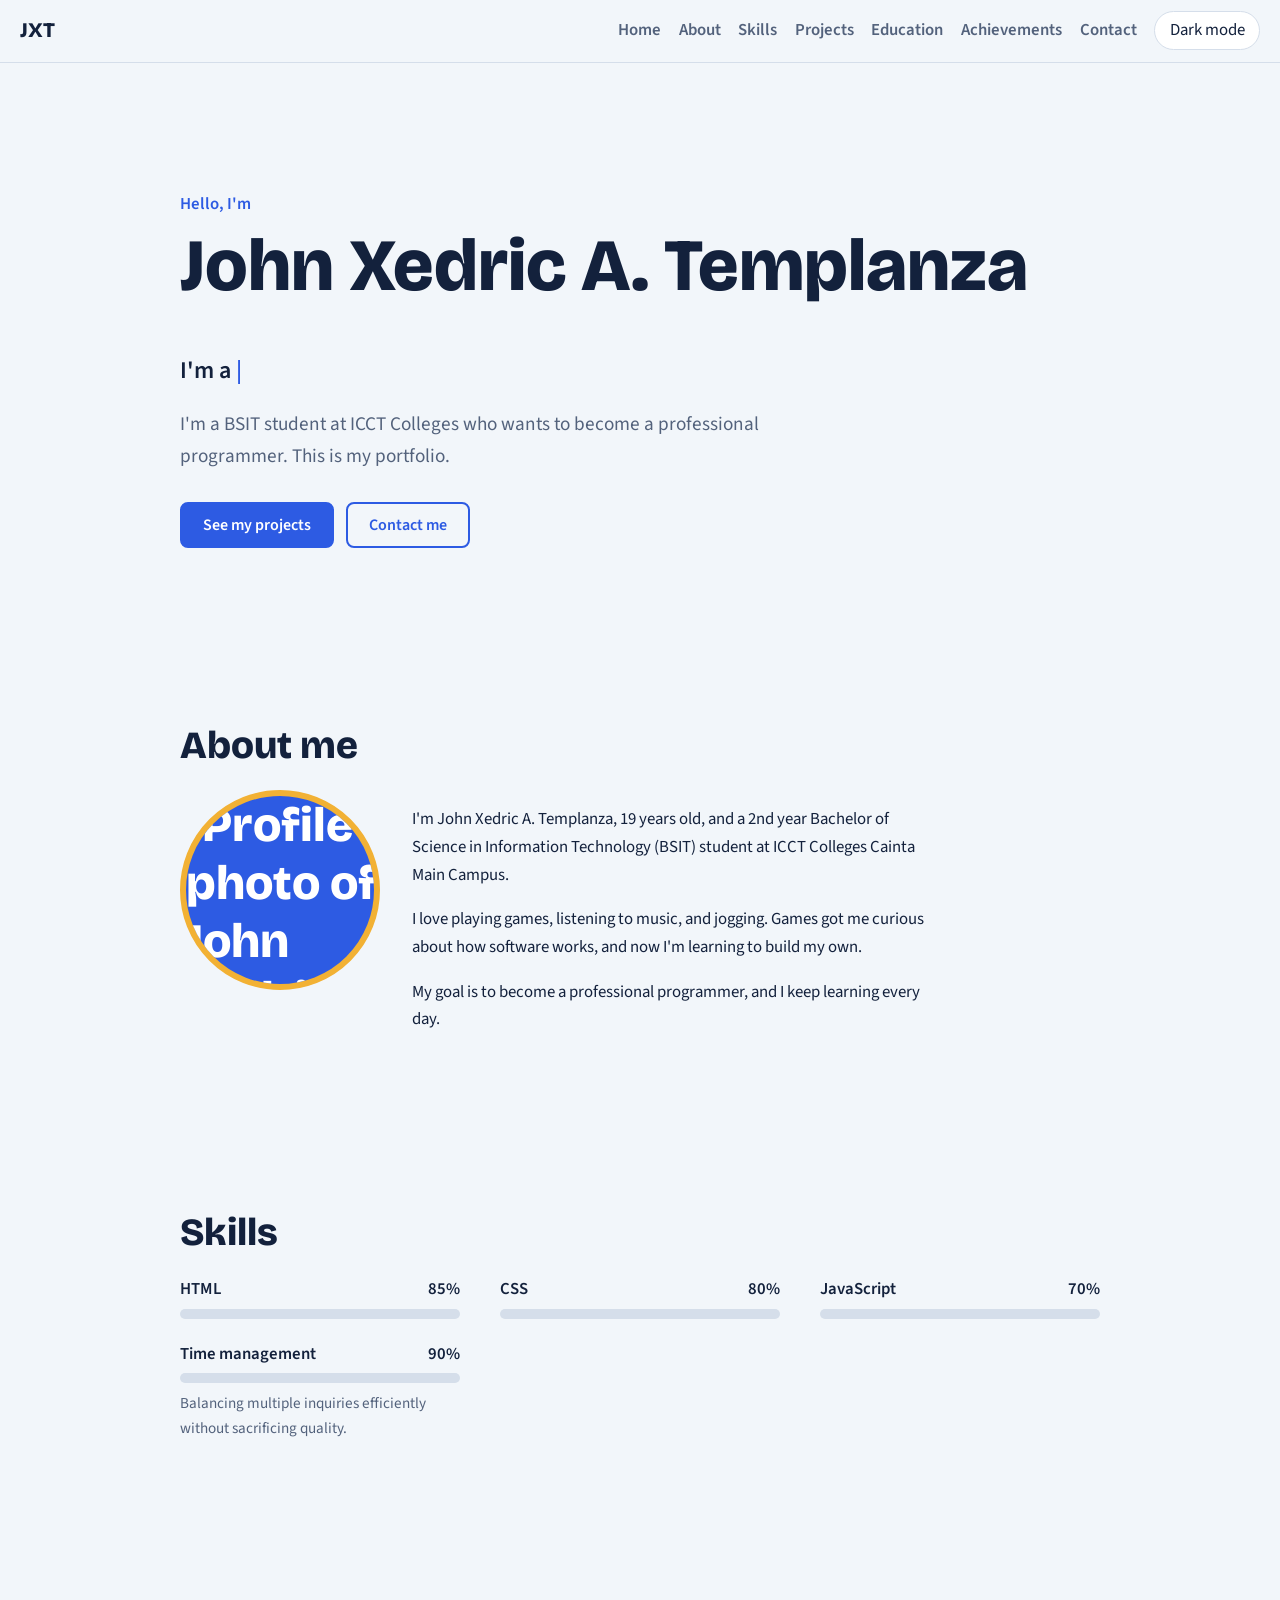
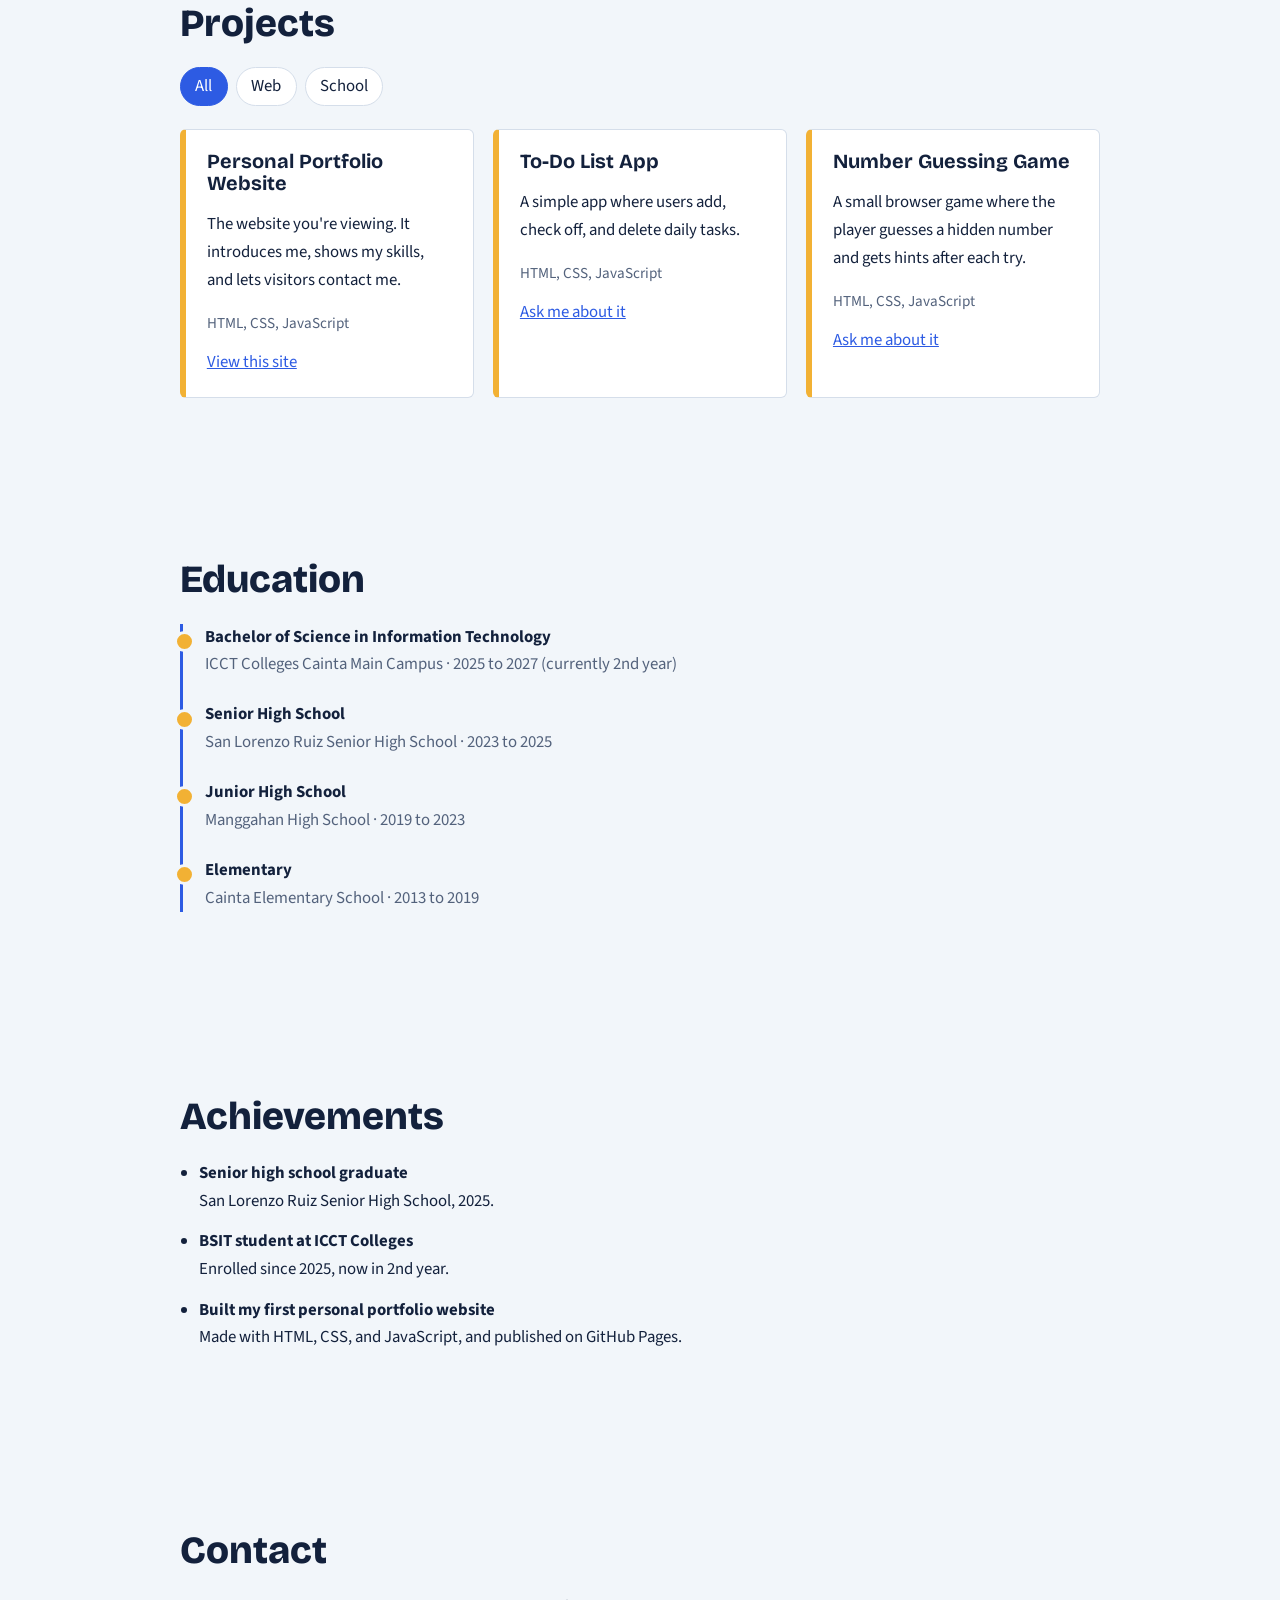
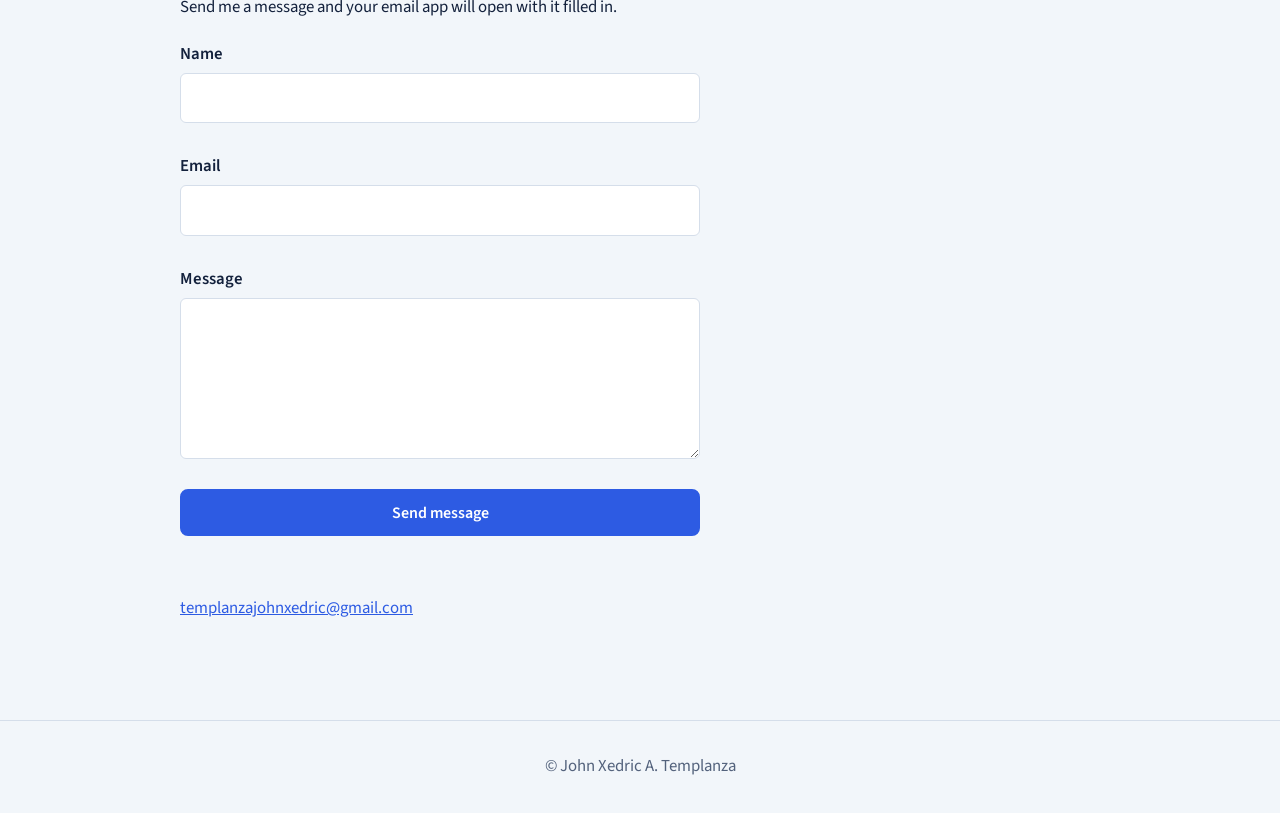
==== index.html @ 2cc2347e "Add files via upload" ====
<!DOCTYPE html>
<html lang="en">
<head>
  <meta charset="UTF-8">
  <meta name="viewport" content="width=device-width, initial-scale=1">
  <title>John Xedric A. Templanza | Portfolio</title>
  <meta name="description" content="Personal portfolio of John Xedric A. Templanza.">
  <link rel="preconnect" href="https://fonts.googleapis.com">
  <link rel="preconnect" href="https://fonts.gstatic.com" crossorigin>
  <link href="https://fonts.googleapis.com/css2?family=Bricolage+Grotesque:wght@600;800&family=Source+Sans+3:wght@400;600&display=swap" rel="stylesheet">
  <link rel="stylesheet" href="style.css">
</head>
<body>
  <header class="site-header">
    <a class="logo" href="#home">JXT</a>
    <button id="menu-btn" class="menu-btn" aria-label="Toggle menu" aria-expanded="false">Menu</button>
    <nav id="nav" class="nav">
      <a href="#home">Home</a>
      <a href="#about">About</a>
      <a href="#skills">Skills</a>
      <a href="#projects">Projects</a>
      <a href="#education">Education</a>
      <a href="#achievements">Achievements</a>
      <a href="#contact">Contact</a>
      <button id="theme-btn" class="theme-btn" aria-label="Switch color theme">Dark mode</button>
    </nav>
  </header>

  <main>
    <section id="home" class="hero">
      <p class="hello">Hello, I'm</p>
      <h1>John Xedric A. Templanza</h1>
      <p class="role">I'm a <span id="typed"></span><span class="cursor">|</span></p>
      <p class="lead">I'm a BSIT student at ICCT Colleges who wants to become a professional programmer. This is my portfolio.</p>
      <div class="actions">
        <a class="btn primary" href="#projects">See my projects</a>
        <a class="btn" href="#contact">Contact me</a>
      </div>
    </section>

    <section id="about">
      <h2>About me</h2>
      <div class="about-grid">
        <div class="photo">
          <img src="profile.jpg" alt="Profile photo of John Xedric A. Templanza">
        </div>
        <div>
          <p>I'm John Xedric A. Templanza, 19 years old, and a 2nd year Bachelor of Science in Information Technology (BSIT) student at ICCT Colleges Cainta Main Campus.</p>
          <p>I love playing games, listening to music, and jogging. Games got me curious about how software works, and now I'm learning to build my own.</p>
          <p>My goal is to become a professional programmer, and I keep learning every day.</p>
        </div>
      </div>
    </section>

    <section id="skills">
      <h2>Skills</h2>
      <div class="skills">
        <div class="skill" data-level="85"><div class="skill-top"><span>HTML</span><span>85%</span></div><div class="bar"><i></i></div></div>
        <div class="skill" data-level="80"><div class="skill-top"><span>CSS</span><span>80%</span></div><div class="bar"><i></i></div></div>
        <div class="skill" data-level="70"><div class="skill-top"><span>JavaScript</span><span>70%</span></div><div class="bar"><i></i></div></div>
        <div class="skill" data-level="90"><div class="skill-top"><span>Time management</span><span>90%</span></div><div class="bar"><i></i></div>
          <p class="skill-note">Balancing multiple inquiries efficiently without sacrificing quality.</p></div>
      </div>
    </section>

    <section id="projects">
      <h2>Projects</h2>
      <div class="filters" role="group" aria-label="Filter projects">
        <button class="chip active" data-filter="all">All</button>
        <button class="chip" data-filter="web">Web</button>
        <button class="chip" data-filter="school">School</button>
      </div>
      <div class="projects">
        <article class="project" data-type="web">
          <h3>Personal Portfolio Website</h3>
          <p>The website you're viewing. It introduces me, shows my skills, and lets visitors contact me.</p>
          <p class="tags">HTML, CSS, JavaScript</p>
          <a href="#home">View this site</a>
        </article>
        <article class="project" data-type="school">
          <h3>To-Do List App</h3>
          <p>A simple app where users add, check off, and delete daily tasks.</p>
          <p class="tags">HTML, CSS, JavaScript</p>
          <a href="#contact">Ask me about it</a>
        </article>
        <article class="project" data-type="school">
          <h3>Number Guessing Game</h3>
          <p>A small browser game where the player guesses a hidden number and gets hints after each try.</p>
          <p class="tags">HTML, CSS, JavaScript</p>
          <a href="#contact">Ask me about it</a>
        </article>
      </div>
    </section>

    <section id="education">
      <h2>Education</h2>
      <ol class="timeline">
        <li><strong>Bachelor of Science in Information Technology</strong><span>ICCT Colleges Cainta Main Campus · 2025 to 2027 (currently 2nd year)</span></li>
        <li><strong>Senior High School</strong><span>San Lorenzo Ruiz Senior High School · 2023 to 2025</span></li>
        <li><strong>Junior High School</strong><span>Manggahan High School · 2019 to 2023</span></li>
        <li><strong>Elementary</strong><span>Cainta Elementary School · 2013 to 2019</span></li>
      </ol>
    </section>

    <section id="achievements">
      <h2>Achievements</h2>
      <ul class="achievements">
        <li><strong>Senior high school graduate</strong> San Lorenzo Ruiz Senior High School, 2025.</li>
        <li><strong>BSIT student at ICCT Colleges</strong> Enrolled since 2025, now in 2nd year.</li>
        <li><strong>Built my first personal portfolio website</strong> Made with HTML, CSS, and JavaScript, and published on GitHub Pages.</li>
      </ul>
    </section>

    <section id="contact">
      <h2>Contact</h2>
      <p>Send me a message and your email app will open with it filled in.</p>
      <form id="contact-form" novalidate>
        <label>Name <input id="name" type="text" autocomplete="name" required></label>
        <span class="error" data-for="name"></span>
        <label>Email <input id="email" type="email" autocomplete="email" required></label>
        <span class="error" data-for="email"></span>
        <label>Message <textarea id="message" rows="5" required></textarea></label>
        <span class="error" data-for="message"></span>
        <button class="btn primary" type="submit">Send message</button>
        <p id="form-status" role="status"></p>
      </form>
      <p class="links">
        <a href="mailto:templanzajohnxedric@gmail.com">templanzajohnxedric@gmail.com</a>
      </p>
    </section>
  </main>

  <footer>© <span id="year"></span> John Xedric A. Templanza</footer>
  <script src="script.js"></script>
</body>
</html>
---- style.css ----
:root{
  --bg:#f2f6fa; --surface:#ffffff; --ink:#13213c; --muted:#53627c;
  --accent:#2d5be3; --accent-ink:#ffffff; --pop:#f2b134; --line:#d5deea;
}
:root[data-theme="dark"]{
  --bg:#0e1626; --surface:#16223a; --ink:#e8eefb; --muted:#9fb0cc;
  --accent:#7ea2ff; --accent-ink:#0e1626; --pop:#f2b134; --line:#26365a;
}
*{box-sizing:border-box}
html{scroll-behavior:smooth;scroll-padding-top:72px}
body{margin:0;background:var(--bg);color:var(--ink);font:1.05rem/1.65 "Source Sans 3",system-ui,sans-serif}
h1,h2,h3{font-family:"Bricolage Grotesque",system-ui,sans-serif;line-height:1.1;margin:0 0 .6em}
h1{font-size:clamp(2.4rem,7vw,4.6rem);font-weight:800}
h2{font-size:clamp(1.8rem,4vw,2.4rem);font-weight:800}
h3{font-size:1.25rem}
a{color:var(--accent)}
:focus-visible{outline:3px solid var(--pop);outline-offset:3px}
section{max-width:960px;margin:0 auto;padding:5rem 1.25rem}
p{max-width:65ch}

.site-header{position:sticky;top:0;z-index:10;display:flex;justify-content:space-between;align-items:center;
  padding:.7rem 1.25rem;background:var(--bg);border-bottom:1px solid var(--line)}
.logo{font:800 1.3rem "Bricolage Grotesque",sans-serif;text-decoration:none;color:var(--ink)}
.nav{display:flex;gap:1.1rem;align-items:center}
.nav a{color:var(--muted);text-decoration:none;font-weight:600}
.nav a:hover,.nav a.active{color:var(--accent)}
.menu-btn,.theme-btn,.chip{font:inherit;cursor:pointer;border:1px solid var(--line);background:var(--surface);color:var(--ink);border-radius:999px;padding:.3rem .9rem}
.menu-btn{display:none}

.hero{padding-top:7rem;padding-bottom:6rem}
.hello{color:var(--accent);font-weight:600;margin-bottom:.4rem}
.role{font-size:1.5rem;font-weight:600;margin:.6rem 0 1rem}
#typed{border-bottom:4px solid var(--pop)}
.cursor{animation:blink 1s steps(1) infinite;color:var(--accent)}
@keyframes blink{50%{opacity:0}}
.lead{color:var(--muted);font-size:1.2rem}
.actions{display:flex;gap:.8rem;flex-wrap:wrap;margin-top:1.8rem}
.btn{display:inline-block;font:600 1rem "Source Sans 3",sans-serif;text-decoration:none;cursor:pointer;
  border:2px solid var(--accent);color:var(--accent);background:transparent;border-radius:8px;padding:.65rem 1.3rem}
.btn.primary{background:var(--accent);color:var(--accent-ink)}
.btn:hover{transform:translateY(-2px)}

.about-grid{display:grid;grid-template-columns:200px 1fr;gap:2rem;align-items:start}
.photo{width:200px;aspect-ratio:1;border-radius:50%;background:var(--accent);color:var(--accent-ink);
  display:grid;place-items:center;font:800 3rem "Bricolage Grotesque",sans-serif;overflow:hidden;border:6px solid var(--pop)}
.photo img{width:100%;height:100%;object-fit:cover}

.skills{display:grid;grid-template-columns:repeat(auto-fit,minmax(260px,1fr));gap:1.4rem 2.5rem}
.skill-top{display:flex;justify-content:space-between;font-weight:600;margin-bottom:.3rem}
.skill-note{margin:.5rem 0 0;color:var(--muted);font-size:.95rem}
.bar{height:10px;background:var(--line);border-radius:99px;overflow:hidden}
.bar i{display:block;height:100%;width:0;background:var(--accent);border-radius:99px;transition:width 1.1s ease}

.filters{display:flex;gap:.5rem;margin-bottom:1.4rem}
.chip.active{background:var(--accent);color:var(--accent-ink);border-color:var(--accent)}
.projects{display:grid;grid-template-columns:repeat(auto-fit,minmax(260px,1fr));gap:1.2rem}
.project{background:var(--surface);border:1px solid var(--line);border-left:6px solid var(--pop);border-radius:6px;padding:1.3rem}
.project.hidden{display:none}
.tags{color:var(--muted);font-size:.95rem;margin:.2rem 0 .8rem}

.timeline{list-style:none;margin:0;padding:0 0 0 1.4rem;border-left:3px solid var(--accent)}
.timeline li{margin-bottom:1.4rem;position:relative}
.timeline li::before{content:"";position:absolute;left:calc(-1.4rem - 9px);top:.45rem;width:15px;height:15px;border-radius:50%;background:var(--pop);border:3px solid var(--bg)}
.timeline strong{display:block}
.timeline span{color:var(--muted)}
.achievements{padding-left:1.2rem}
.achievements li{margin-bottom:.8rem}
.achievements strong{display:block}

form{display:grid;gap:.4rem;max-width:520px;margin:1.2rem 0}
label{display:grid;gap:.25rem;font-weight:600}
input,textarea{font:inherit;padding:.65rem;border:1px solid var(--line);border-radius:6px;background:var(--surface);color:var(--ink)}
.error{color:#d6455d;font-size:.9rem;min-height:1.1rem}
#form-status{color:var(--accent);font-weight:600}
.links{display:flex;gap:1.4rem;flex-wrap:wrap}
footer{text-align:center;padding:2rem;color:var(--muted);border-top:1px solid var(--line)}

@media (max-width:720px){
  .menu-btn{display:block}
  .nav{display:none;position:absolute;top:100%;left:0;right:0;flex-direction:column;align-items:flex-start;
    background:var(--bg);padding:1rem 1.25rem;border-bottom:1px solid var(--line)}
  .nav.open{display:flex}
  .about-grid{grid-template-columns:1fr}
  .photo{width:150px}
}
@media (prefers-reduced-motion:reduce){
  html{scroll-behavior:auto}
  .cursor{animation:none}
  .bar i,.btn{transition:none}
}
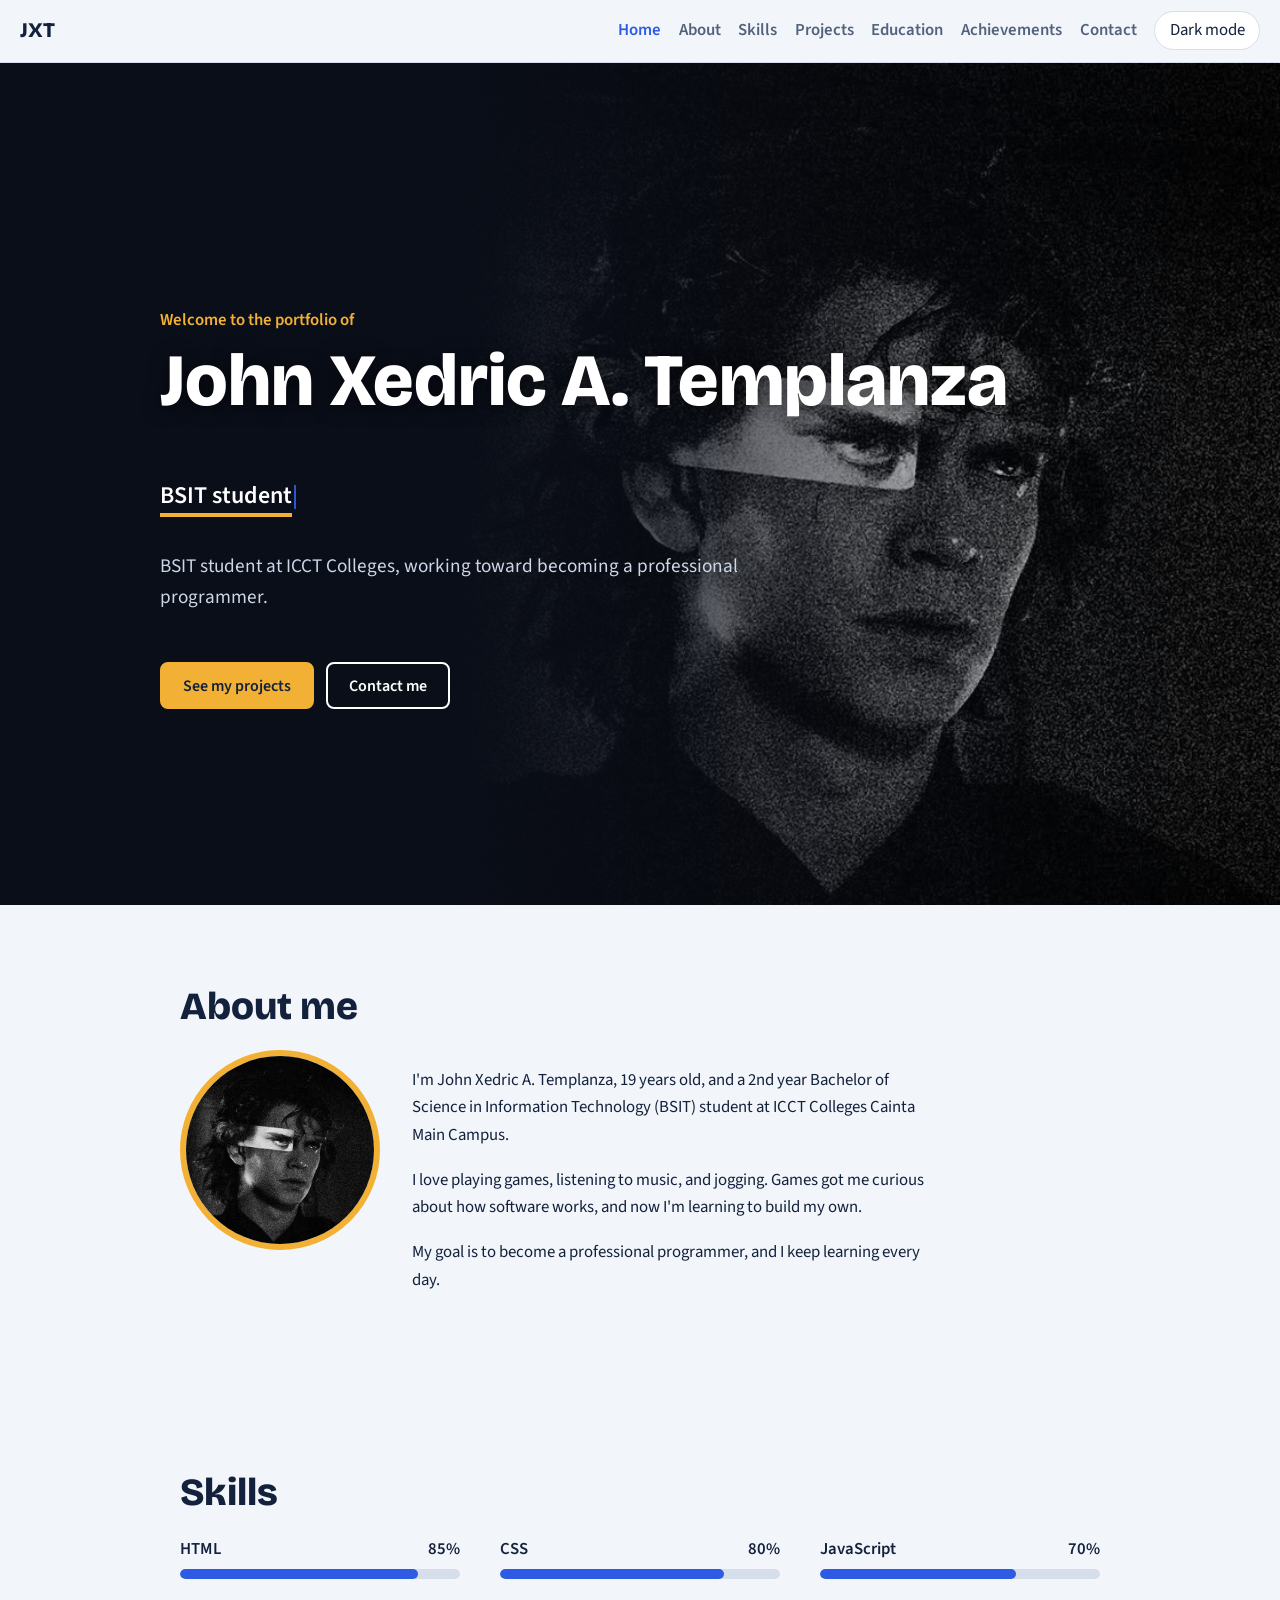
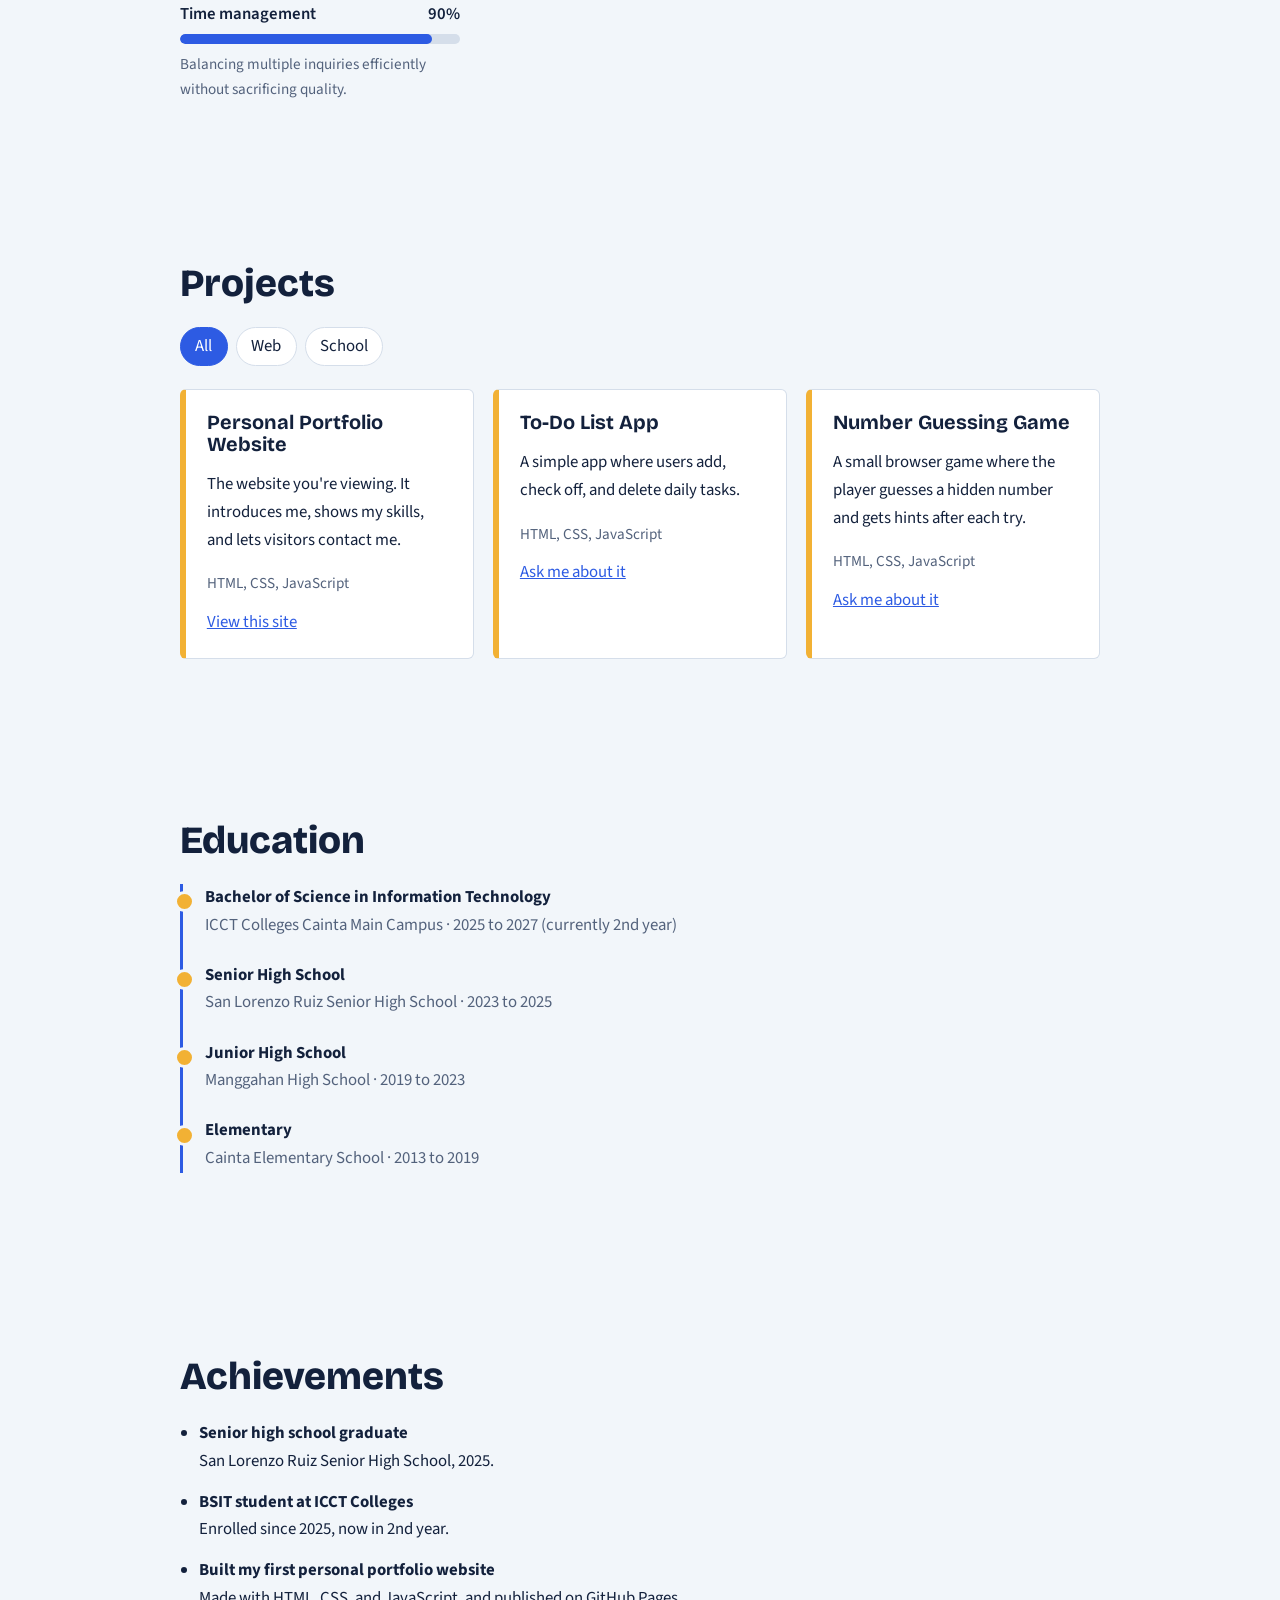
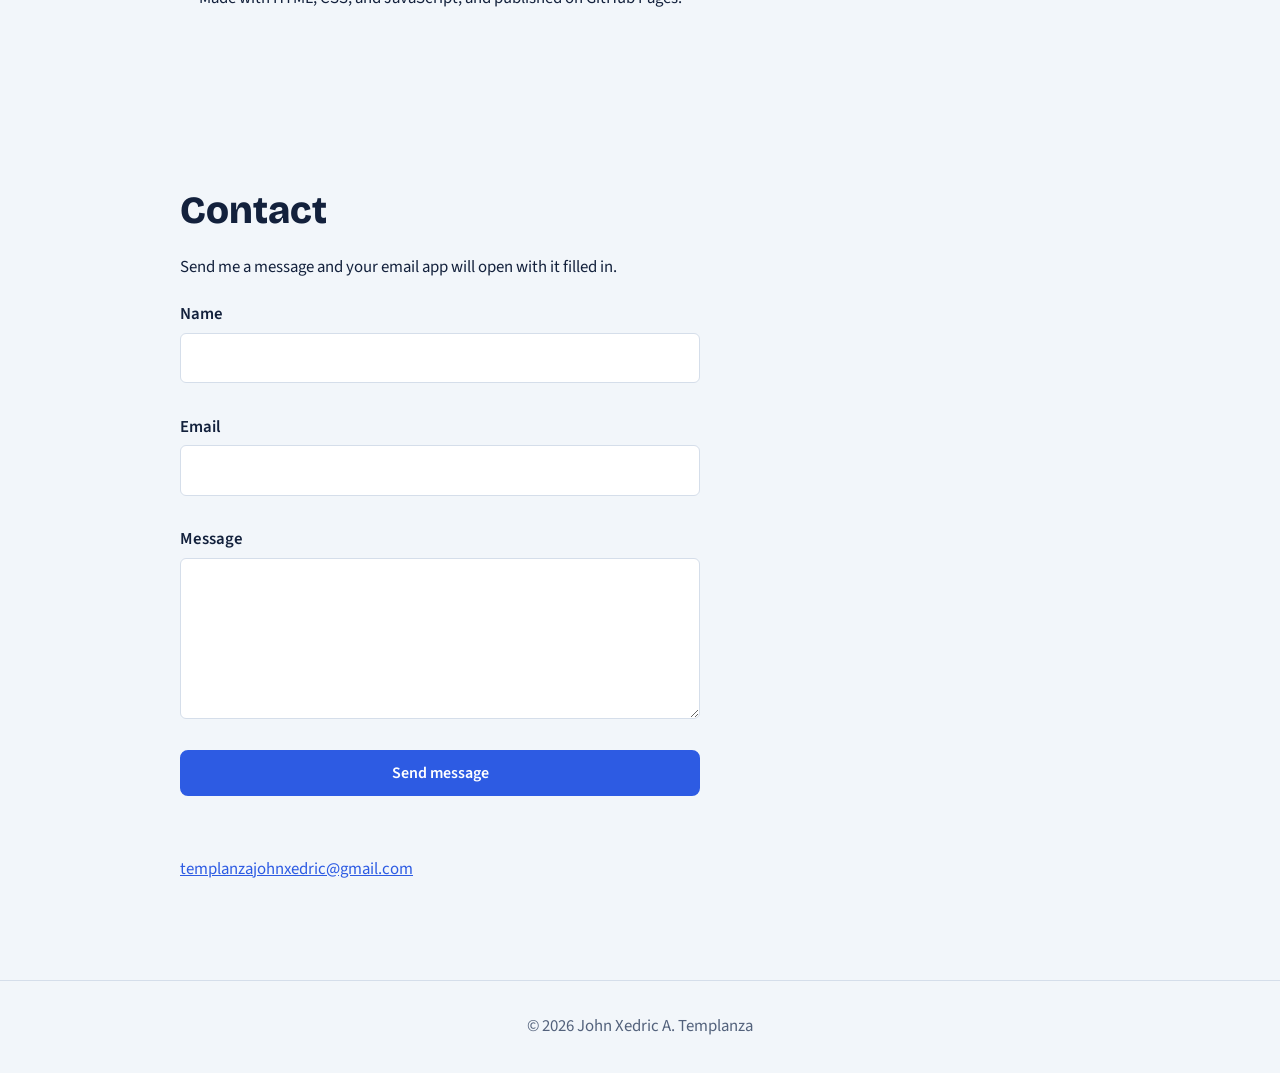
==== commit e9f2dcde: "Add files via upload" ====
--- a/index.html
+++ b/index.html
@@ -28,10 +28,10 @@
 
   <main>
     <section id="home" class="hero">
-      <p class="hello">Hello, I'm</p>
+      <p class="hello">Welcome to the portfolio of</p>
       <h1>John Xedric A. Templanza</h1>
-      <p class="role">I'm a <span id="typed"></span><span class="cursor">|</span></p>
-      <p class="lead">I'm a BSIT student at ICCT Colleges who wants to become a professional programmer. This is my portfolio.</p>
+      <p class="role"><span id="typed"></span><span class="cursor">|</span></p>
+      <p class="lead">BSIT student at ICCT Colleges, working toward becoming a professional programmer.</p>
       <div class="actions">
         <a class="btn primary" href="#projects">See my projects</a>
         <a class="btn" href="#contact">Contact me</a>
--- a/style.css
+++ b/style.css
@@ -88,3 +88,31 @@
   .cursor{animation:none}
   .bar i,.btn{transition:none}
 }
+
+/* ---- Hero with photo background ---- */
+.hero{
+  max-width:none;margin:0;min-height:calc(100svh - 58px);
+  padding:6rem max(1.25rem, calc((100% - 960px) / 2)) 4rem;
+  display:flex;flex-direction:column;justify-content:flex-end;
+  background-color:#0a0e18;
+  background-image:
+    linear-gradient(to top, rgba(10,14,24,.96) 0%, rgba(10,14,24,.7) 40%, rgba(10,14,24,.2) 100%),
+    url("background.jpg");
+  background-size:cover;background-position:center 20%;background-repeat:no-repeat;
+  color:#fff;
+}
+.hero .hello{color:var(--pop)}
+.hero h1{color:#fff;text-shadow:0 2px 18px rgba(0,0,0,.6)}
+.hero .role{color:#fff}
+.hero .lead{color:#cdd7ea}
+.hero .btn{color:#fff;border-color:#fff}
+.hero .btn.primary{background:var(--pop);border-color:var(--pop);color:#13213c}
+@media (min-width:800px){
+  .hero{
+    background-image:
+      linear-gradient(to right, #0a0e18 0%, #0a0e18 35%, rgba(10,14,24,.35) 70%, rgba(10,14,24,0) 100%),
+      url("background.jpg");
+    background-size:auto 100%;background-position:right center;
+    justify-content:center;
+  }
+}
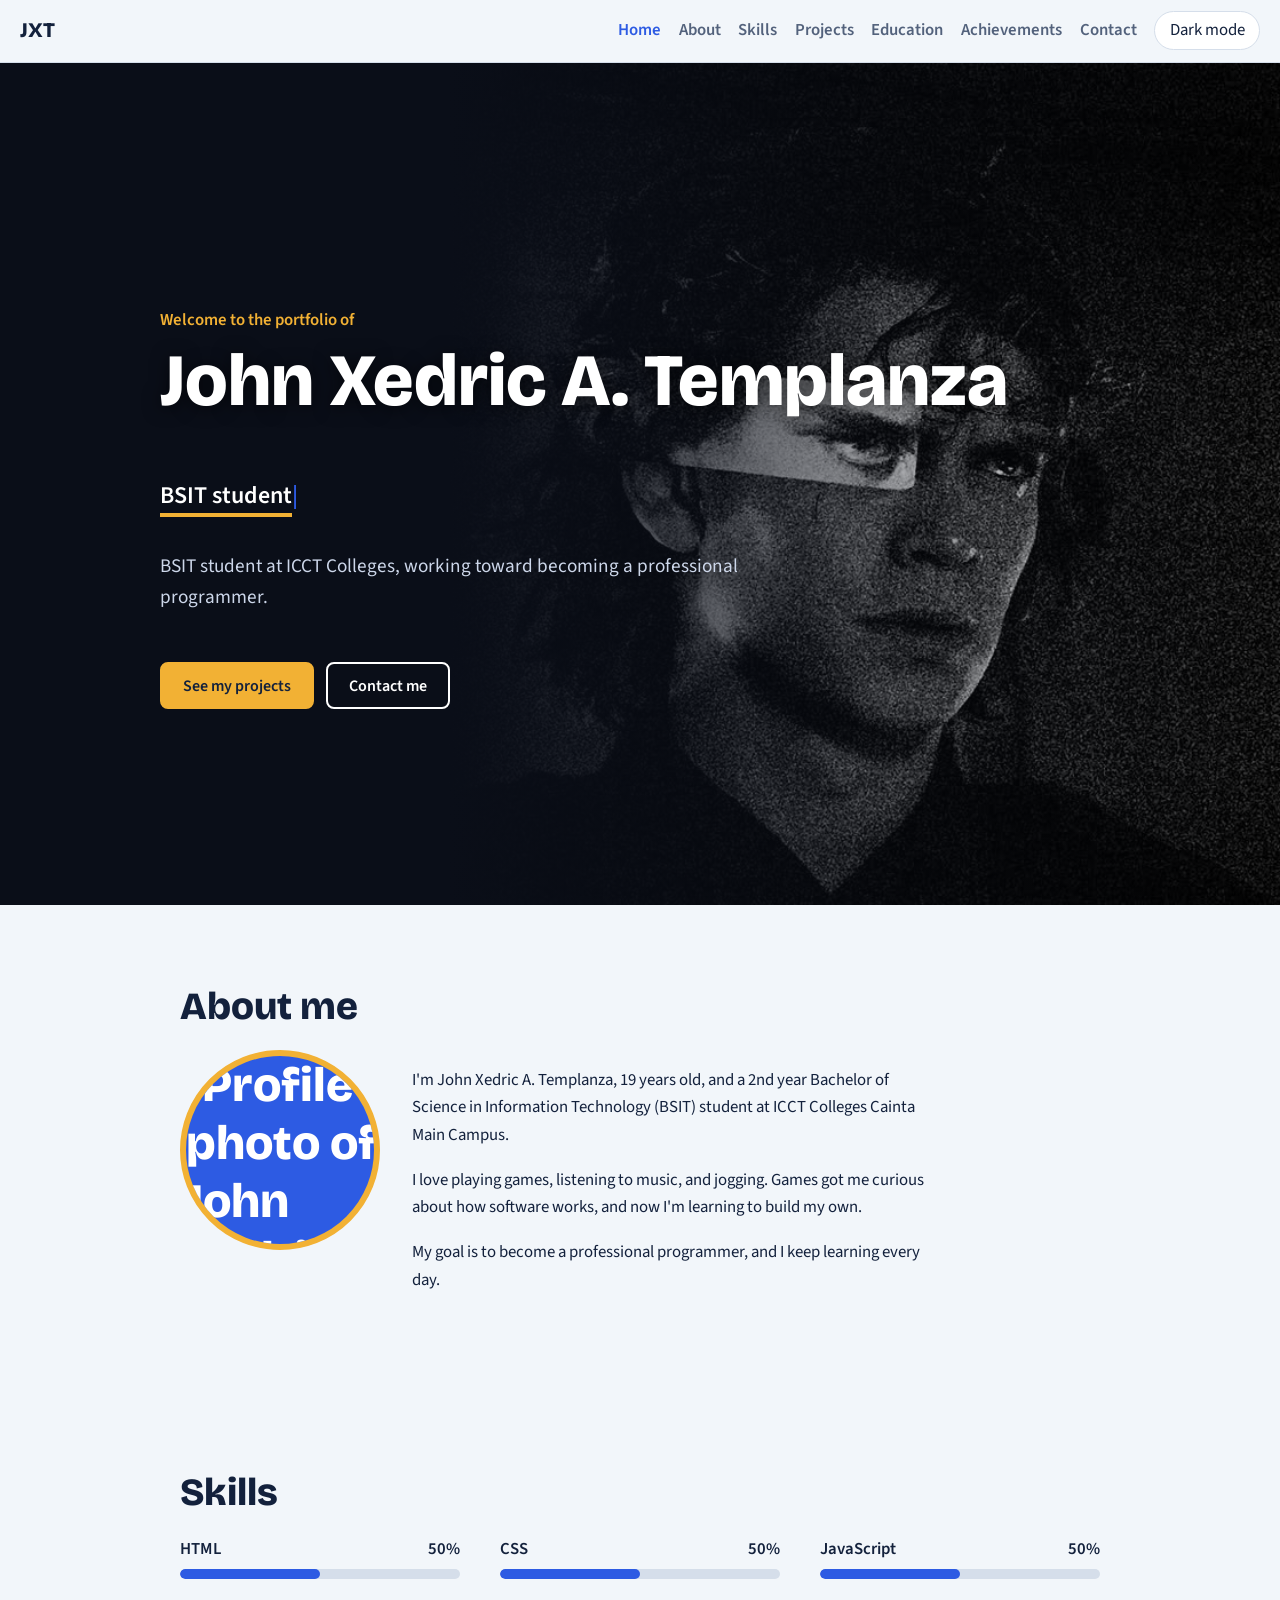
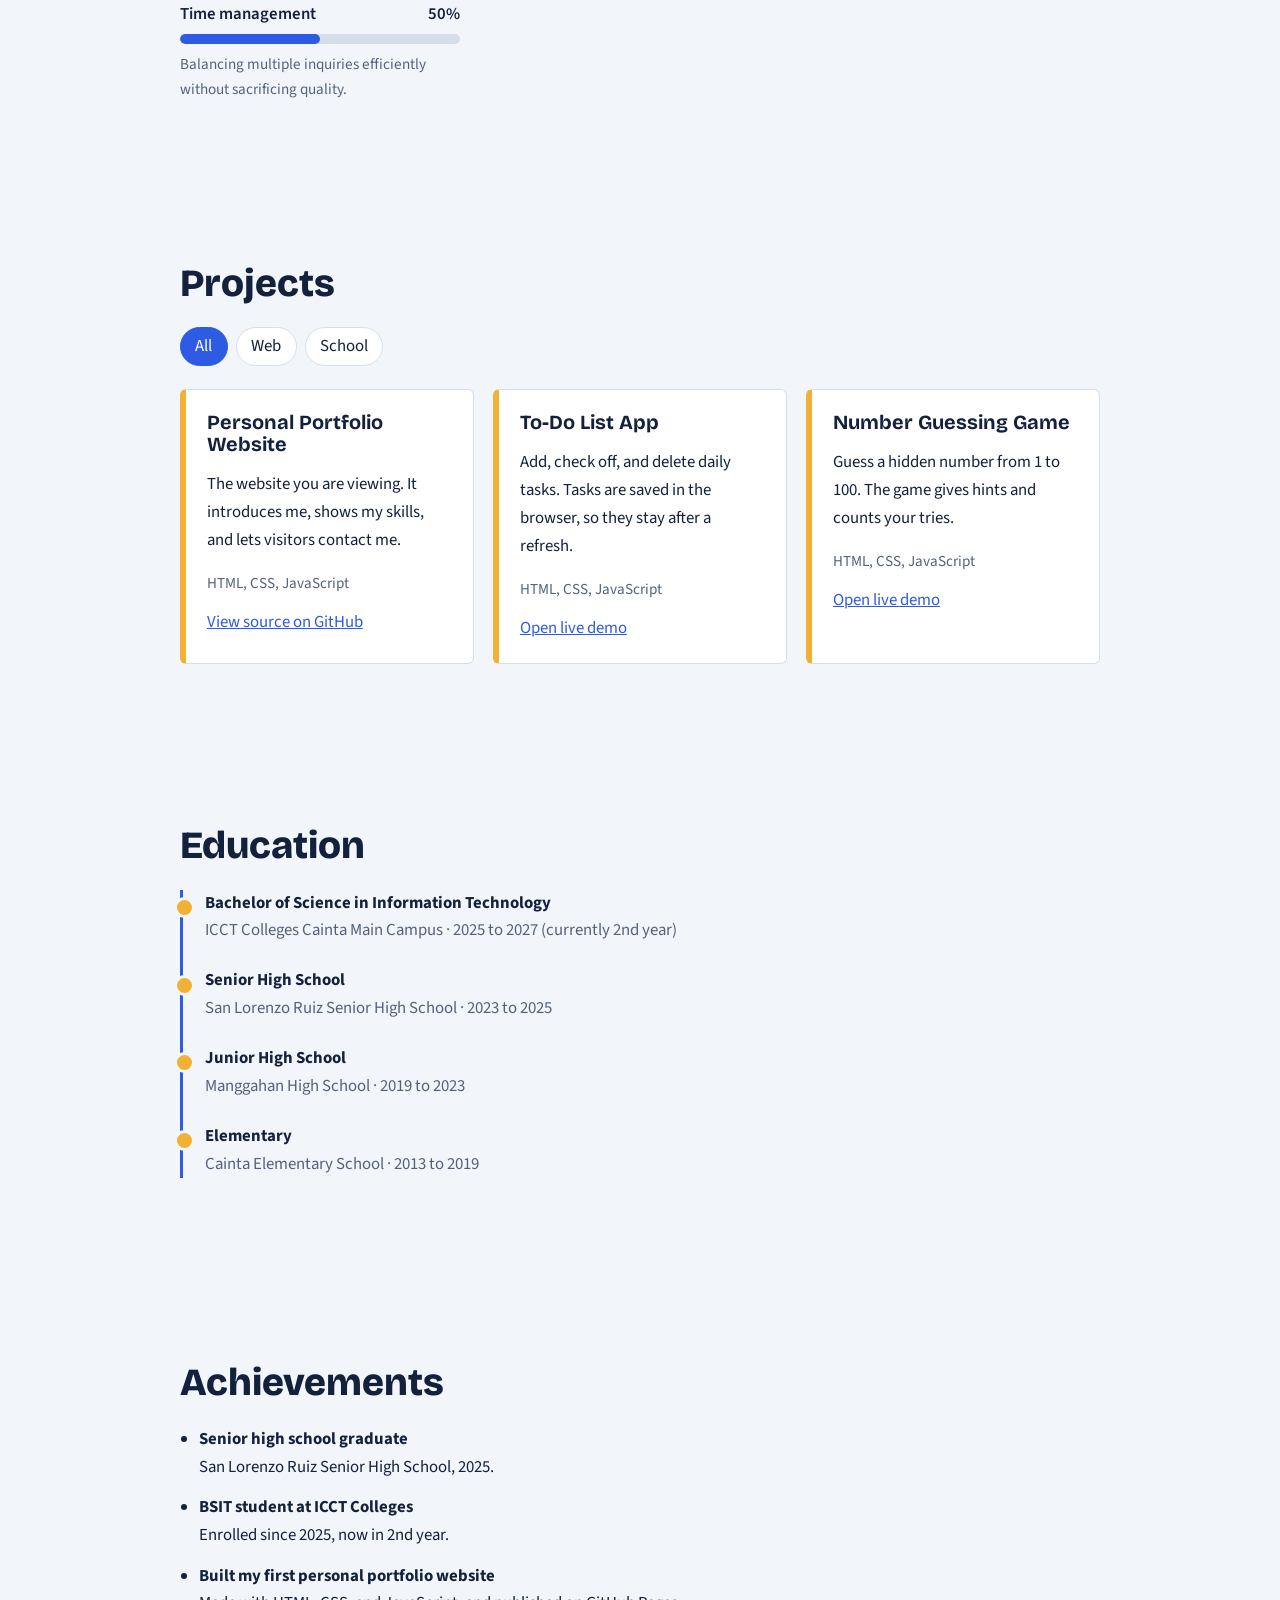
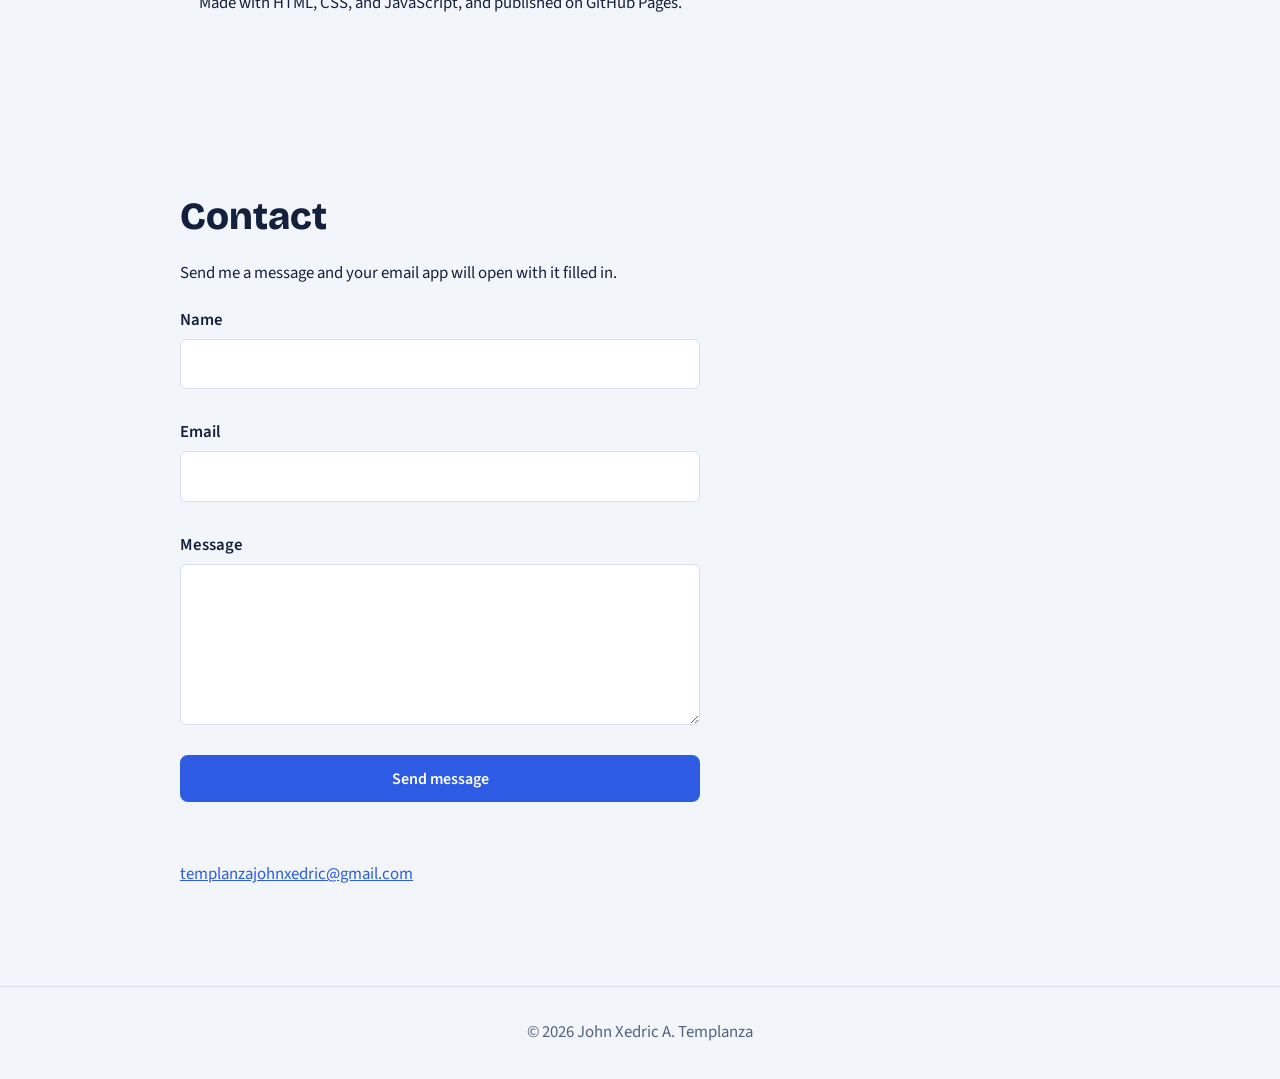
==== commit 420cadc4: "Add files via upload" ====
--- a/index.html
+++ b/index.html
@@ -55,10 +55,10 @@
     <section id="skills">
       <h2>Skills</h2>
       <div class="skills">
-        <div class="skill" data-level="85"><div class="skill-top"><span>HTML</span><span>85%</span></div><div class="bar"><i></i></div></div>
-        <div class="skill" data-level="80"><div class="skill-top"><span>CSS</span><span>80%</span></div><div class="bar"><i></i></div></div>
-        <div class="skill" data-level="70"><div class="skill-top"><span>JavaScript</span><span>70%</span></div><div class="bar"><i></i></div></div>
-        <div class="skill" data-level="90"><div class="skill-top"><span>Time management</span><span>90%</span></div><div class="bar"><i></i></div>
+        <div class="skill" data-level="50"><div class="skill-top"><span>HTML</span><span>50%</span></div><div class="bar"><i></i></div></div>
+        <div class="skill" data-level="50"><div class="skill-top"><span>CSS</span><span>50%</span></div><div class="bar"><i></i></div></div>
+        <div class="skill" data-level="50"><div class="skill-top"><span>JavaScript</span><span>50%</span></div><div class="bar"><i></i></div></div>
+        <div class="skill" data-level="50"><div class="skill-top"><span>Time management</span><span>50%</span></div><div class="bar"><i></i></div>
           <p class="skill-note">Balancing multiple inquiries efficiently without sacrificing quality.</p></div>
       </div>
     </section>
@@ -73,21 +73,21 @@
       <div class="projects">
         <article class="project" data-type="web">
           <h3>Personal Portfolio Website</h3>
-          <p>The website you're viewing. It introduces me, shows my skills, and lets visitors contact me.</p>
+          <p>The website you are viewing. It introduces me, shows my skills, and lets visitors contact me.</p>
           <p class="tags">HTML, CSS, JavaScript</p>
-          <a href="#home">View this site</a>
+          <a href="https://github.com/Xedric123/John_Xedric_A._Templanza" target="_blank" rel="noopener">View source on GitHub</a>
         </article>
         <article class="project" data-type="school">
           <h3>To-Do List App</h3>
-          <p>A simple app where users add, check off, and delete daily tasks.</p>
+          <p>Add, check off, and delete daily tasks. Tasks are saved in the browser, so they stay after a refresh.</p>
           <p class="tags">HTML, CSS, JavaScript</p>
-          <a href="#contact">Ask me about it</a>
+          <a href="todo.html">Open live demo</a>
         </article>
         <article class="project" data-type="school">
           <h3>Number Guessing Game</h3>
-          <p>A small browser game where the player guesses a hidden number and gets hints after each try.</p>
+          <p>Guess a hidden number from 1 to 100. The game gives hints and counts your tries.</p>
           <p class="tags">HTML, CSS, JavaScript</p>
-          <a href="#contact">Ask me about it</a>
+          <a href="guess.html">Open live demo</a>
         </article>
       </div>
     </section>
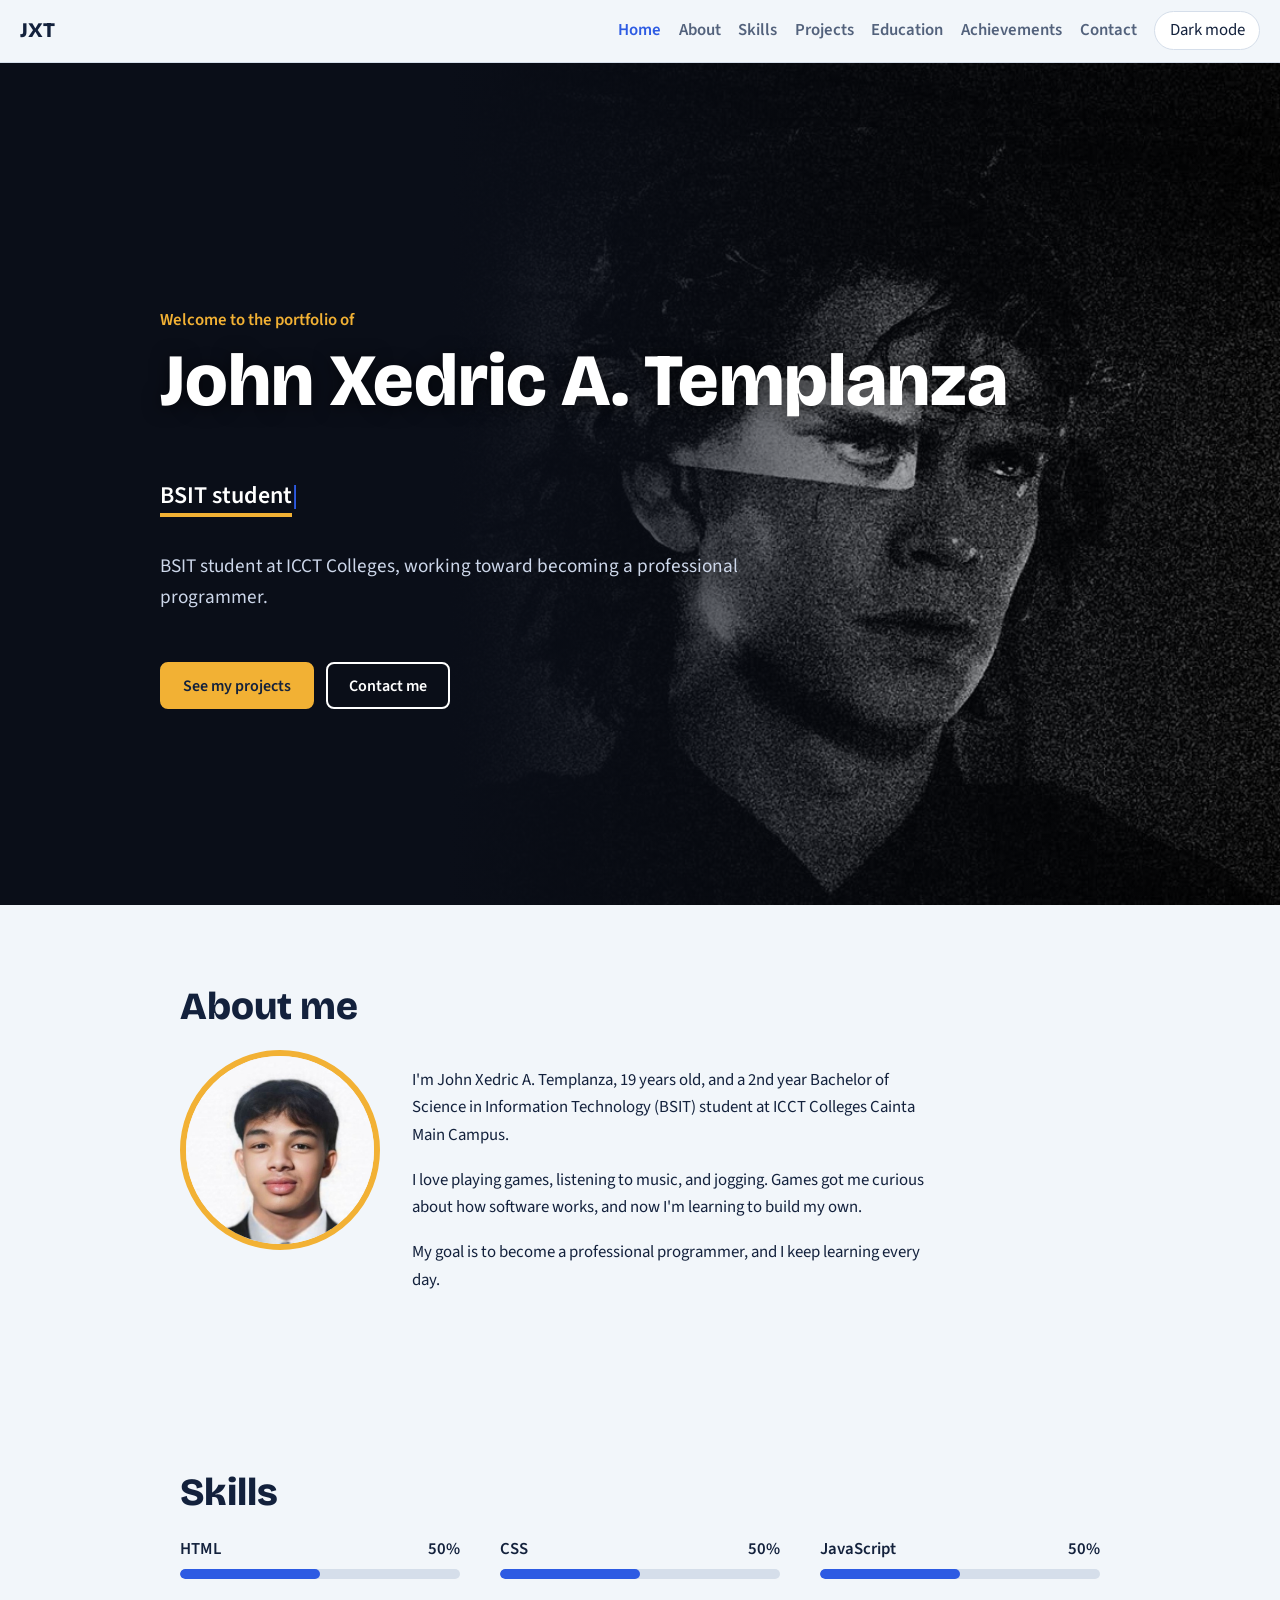
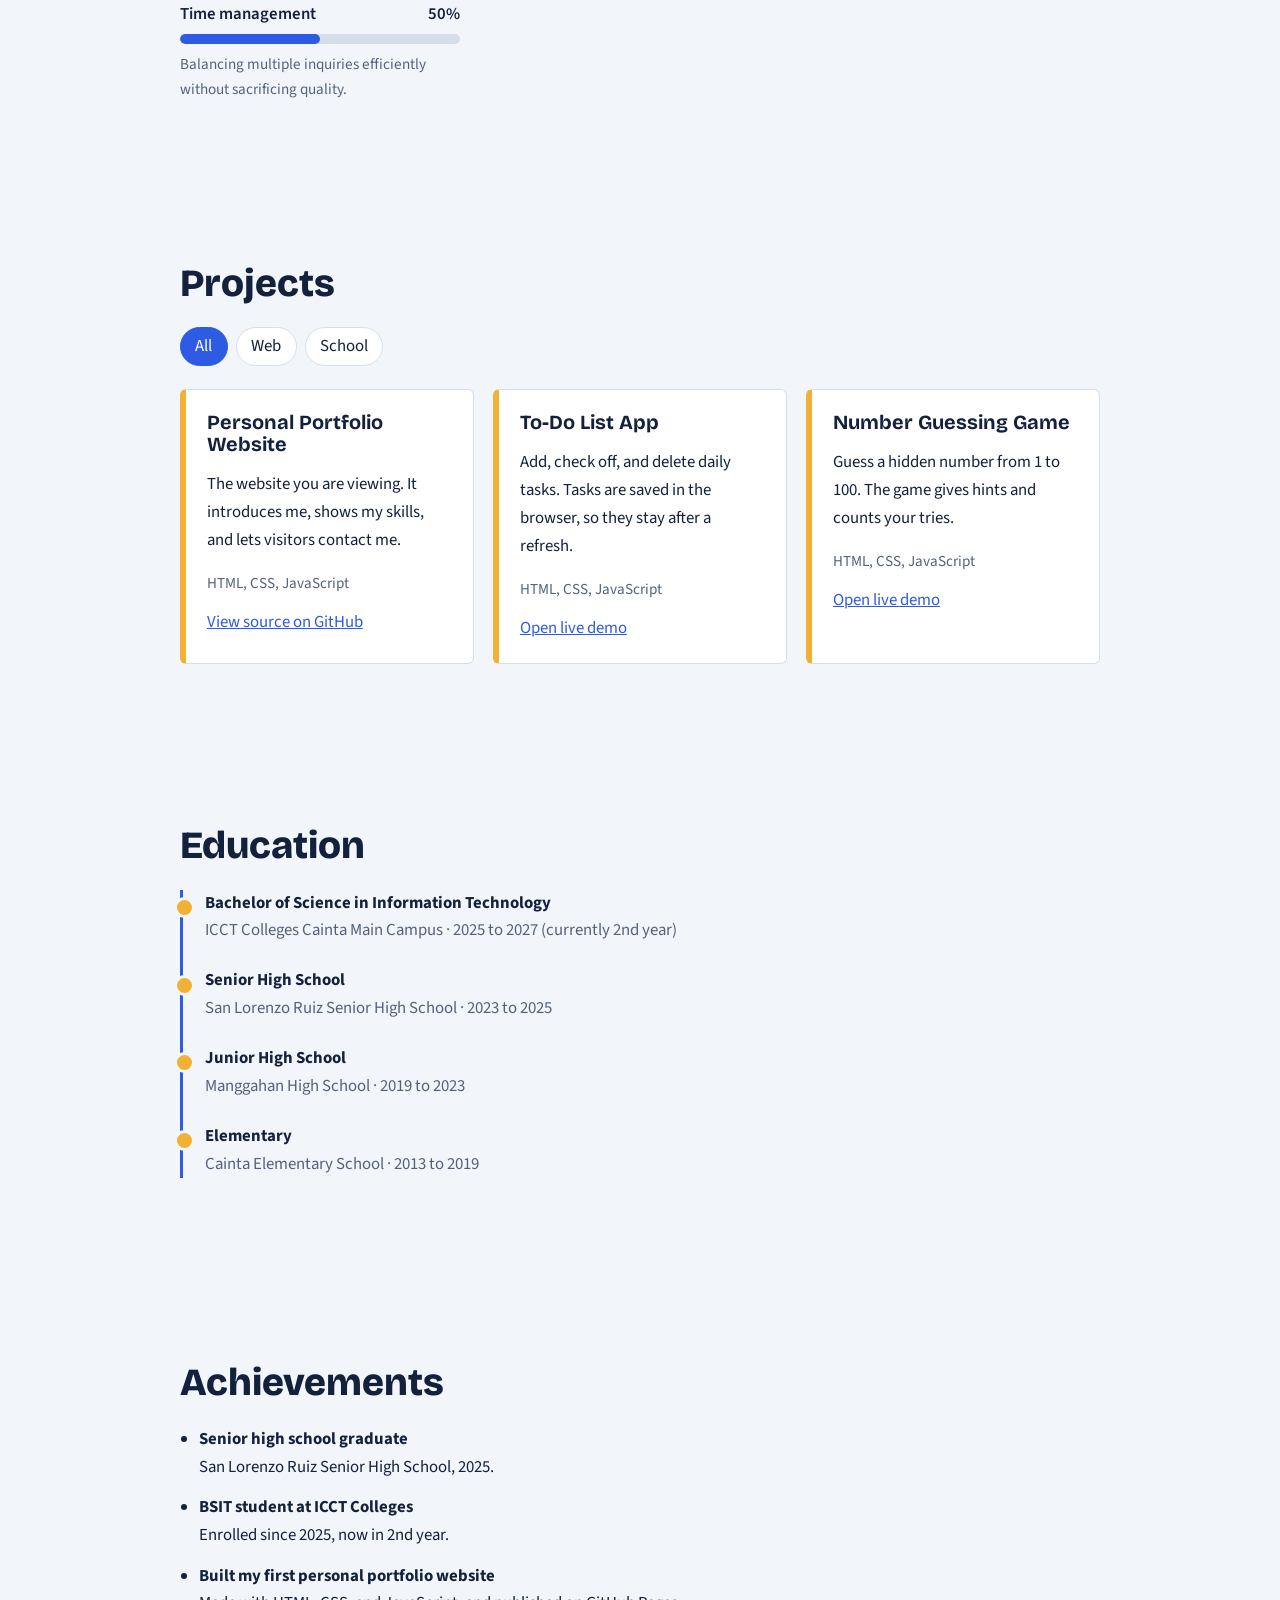
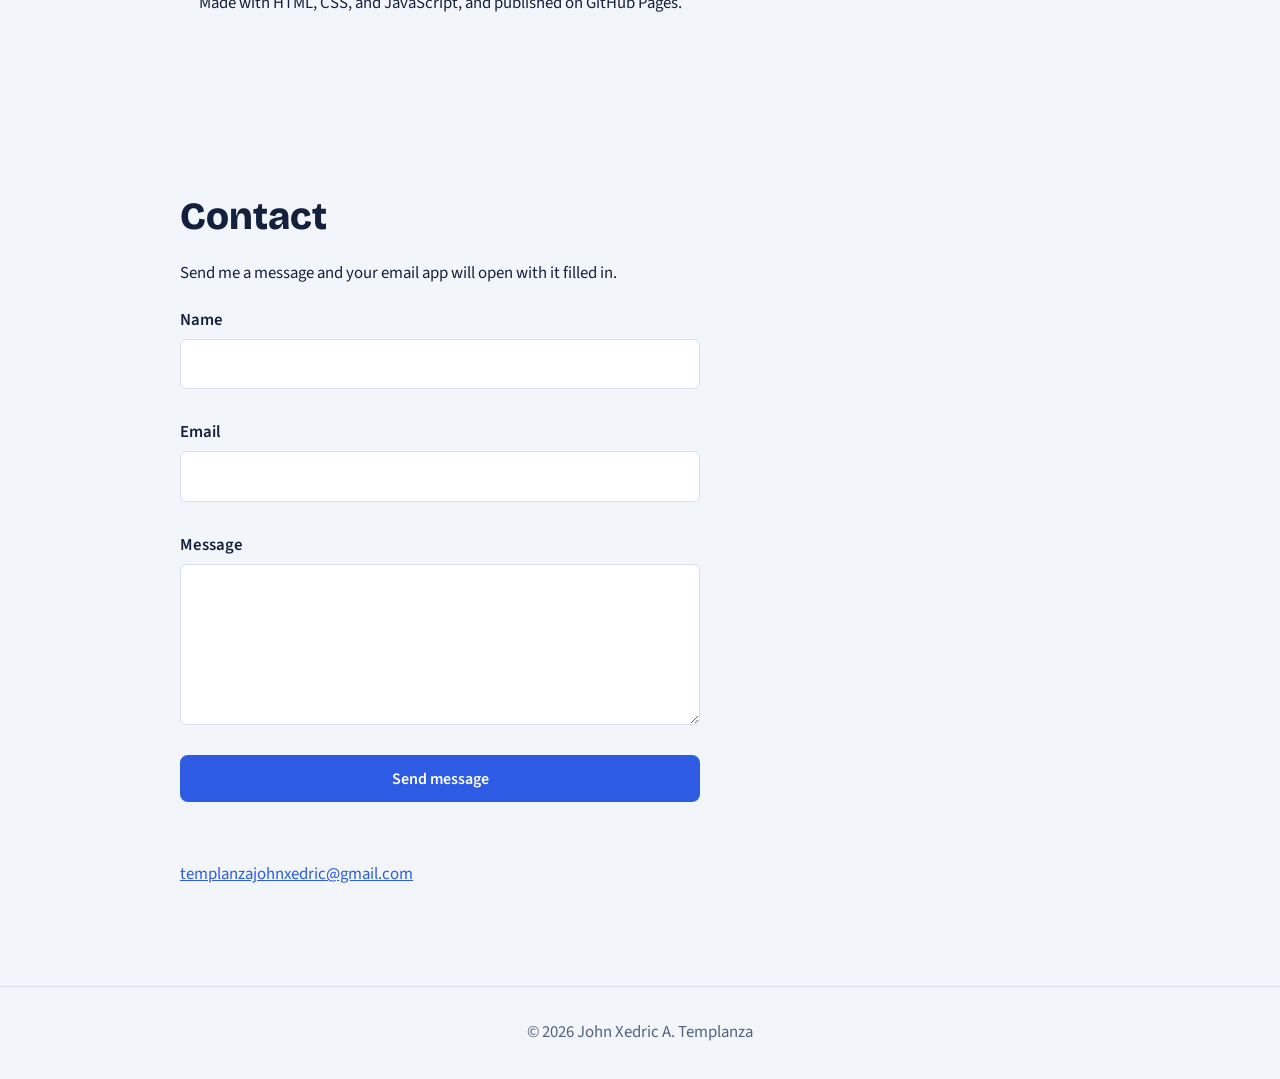
==== commit 59960543: "Add files via upload" ====
--- a/index.html
+++ b/index.html
@@ -42,7 +42,7 @@
       <h2>About me</h2>
       <div class="about-grid">
         <div class="photo">
-          <img src="profile.jpg" alt="Profile photo of John Xedric A. Templanza">
+          <img src="avatar.jpg" alt="Profile photo of John Xedric A. Templanza">
         </div>
         <div>
           <p>I'm John Xedric A. Templanza, 19 years old, and a 2nd year Bachelor of Science in Information Technology (BSIT) student at ICCT Colleges Cainta Main Campus.</p>
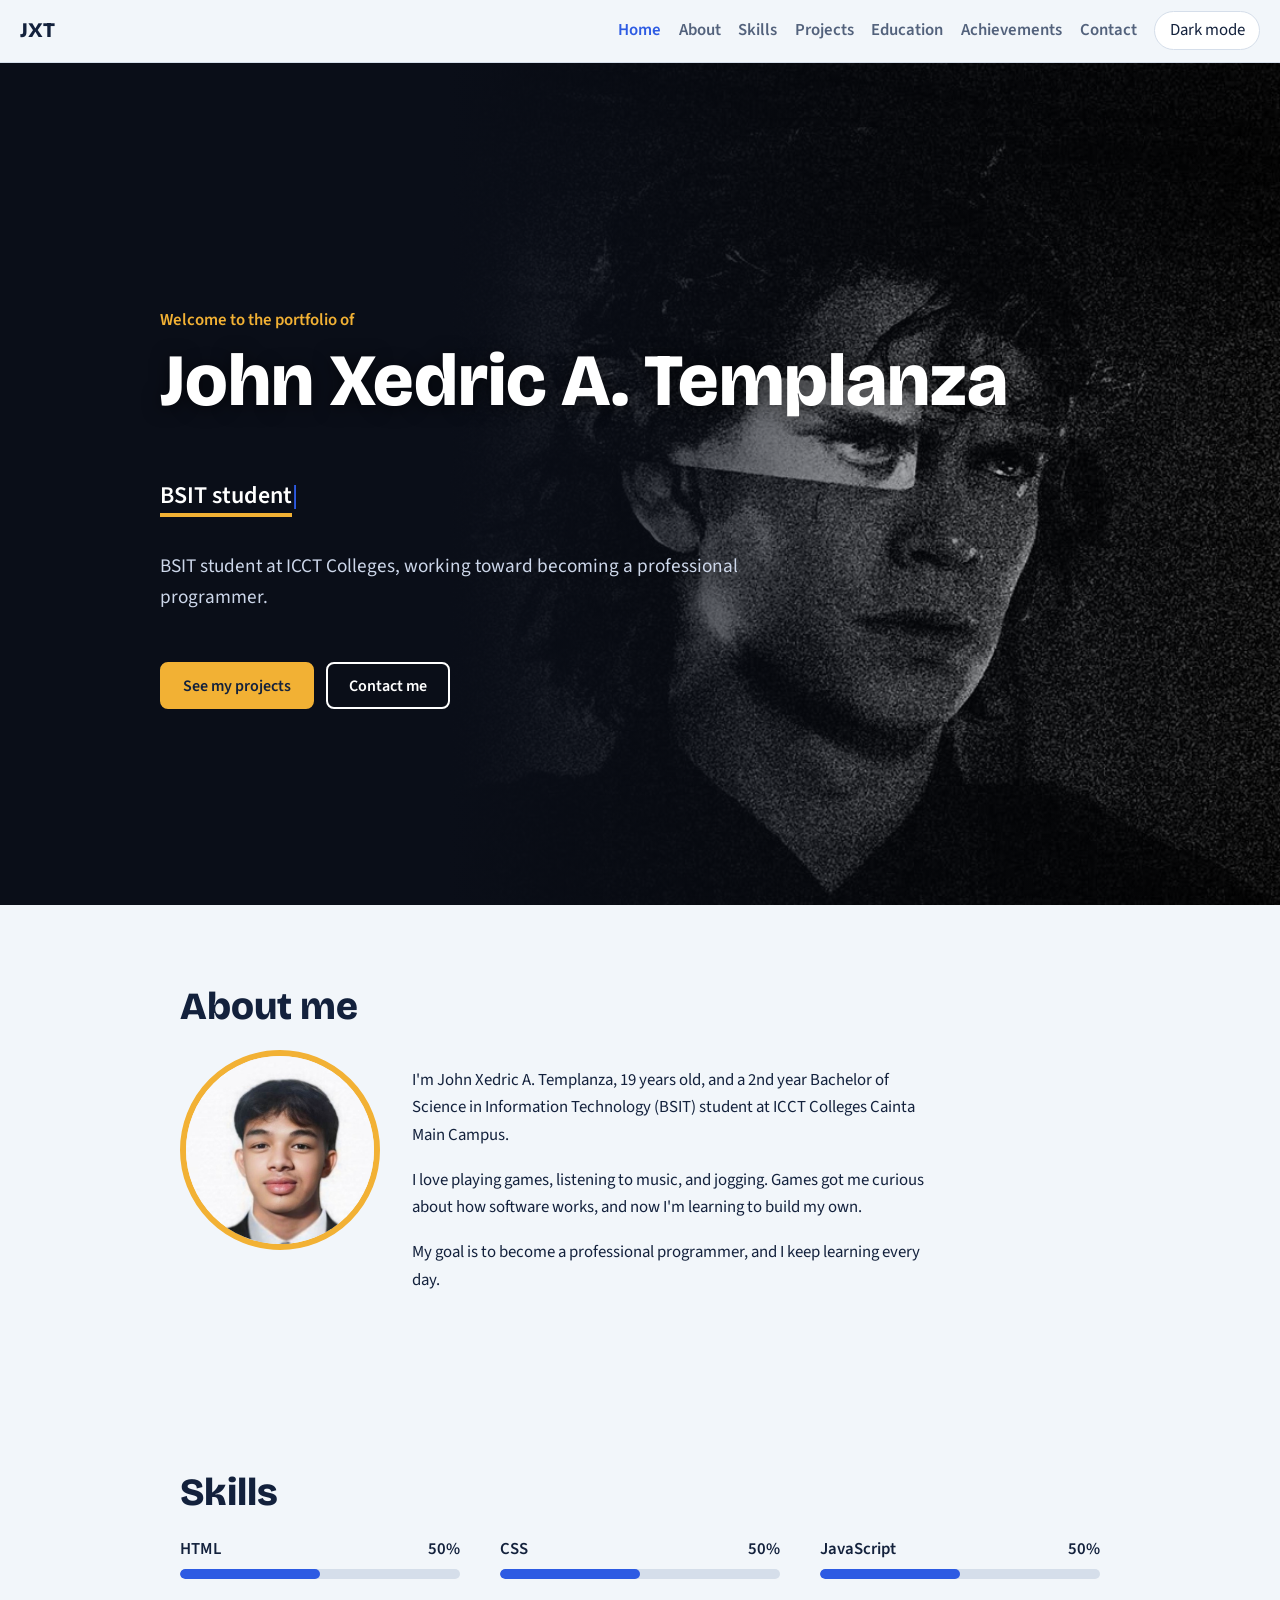
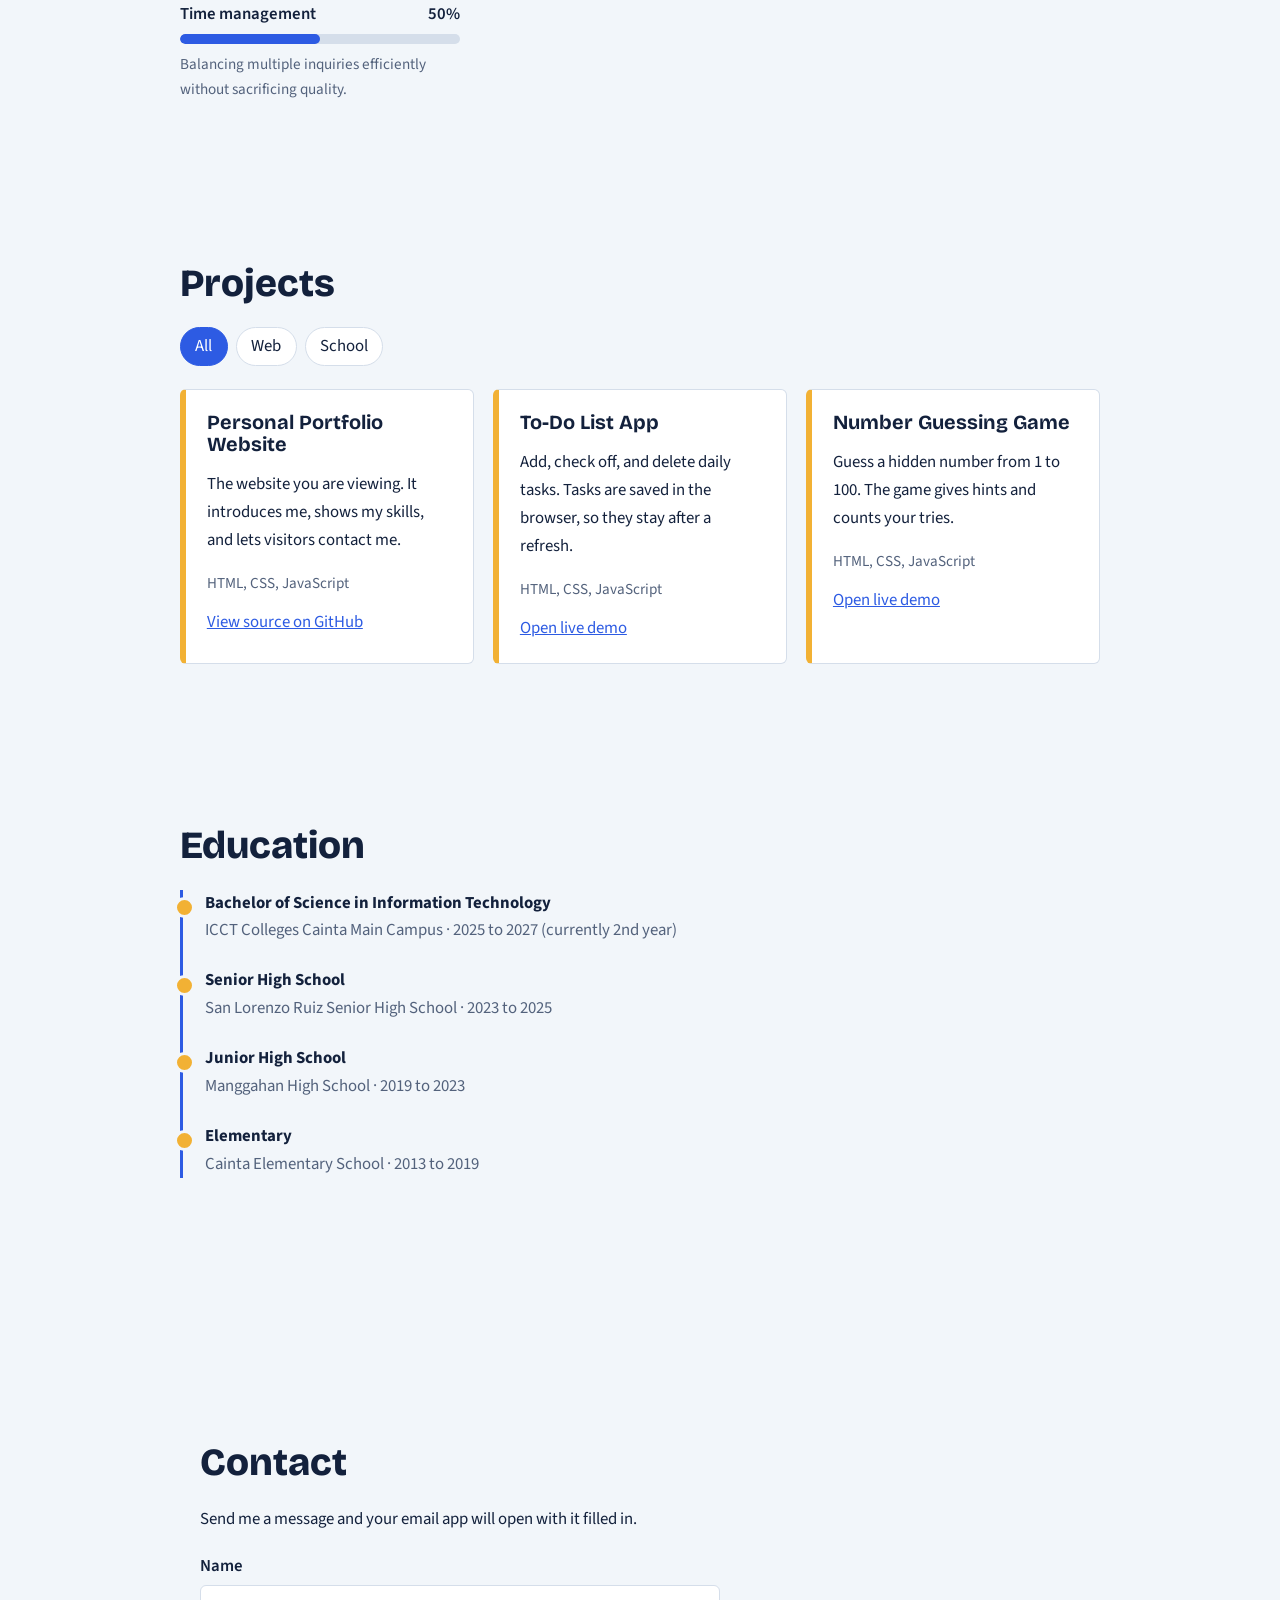
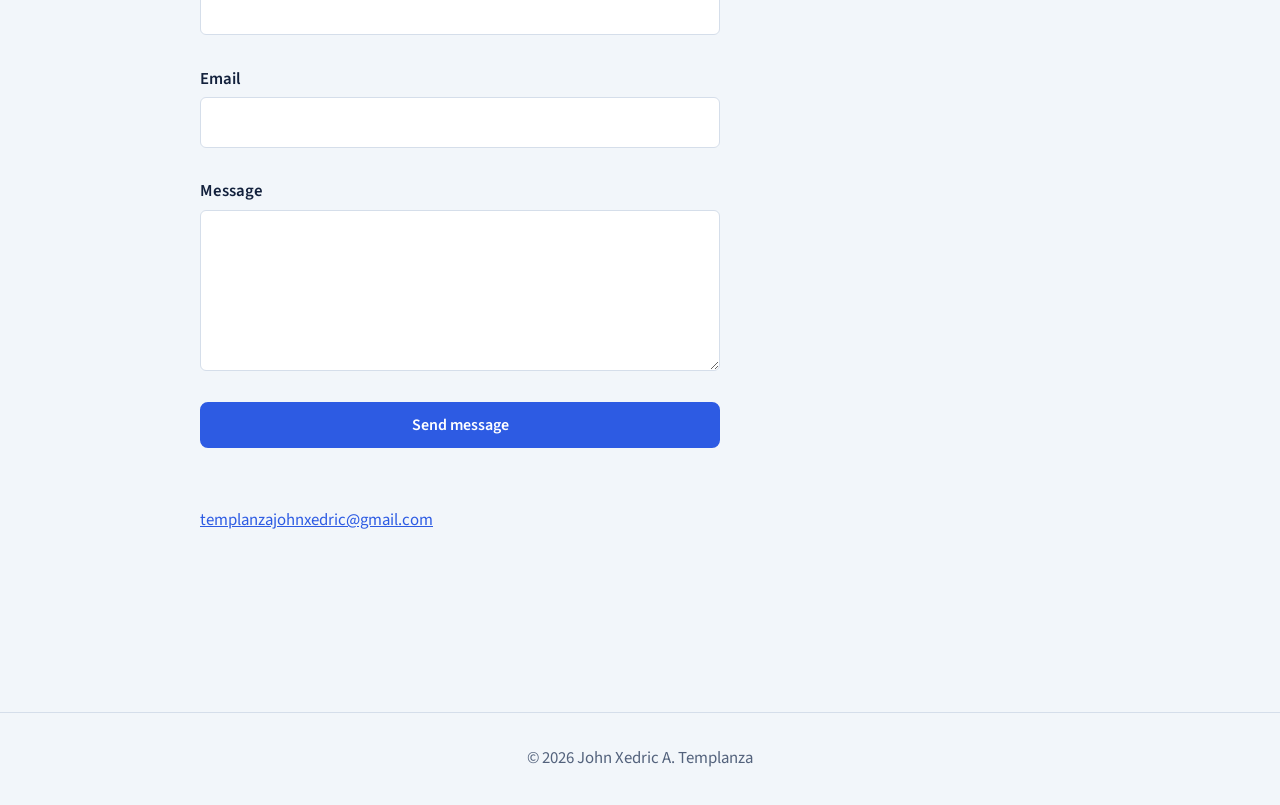
==== commit 8c24cccc: "Update index.html" ====
--- a/index.html
+++ b/index.html
@@ -103,14 +103,8 @@
     </section>
 
     <section id="achievements">
-      <h2>Achievements</h2>
-      <ul class="achievements">
-        <li><strong>Senior high school graduate</strong> San Lorenzo Ruiz Senior High School, 2025.</li>
-        <li><strong>BSIT student at ICCT Colleges</strong> Enrolled since 2025, now in 2nd year.</li>
-        <li><strong>Built my first personal portfolio website</strong> Made with HTML, CSS, and JavaScript, and published on GitHub Pages.</li>
-      </ul>
-    </section>
 
+      
     <section id="contact">
       <h2>Contact</h2>
       <p>Send me a message and your email app will open with it filled in.</p>
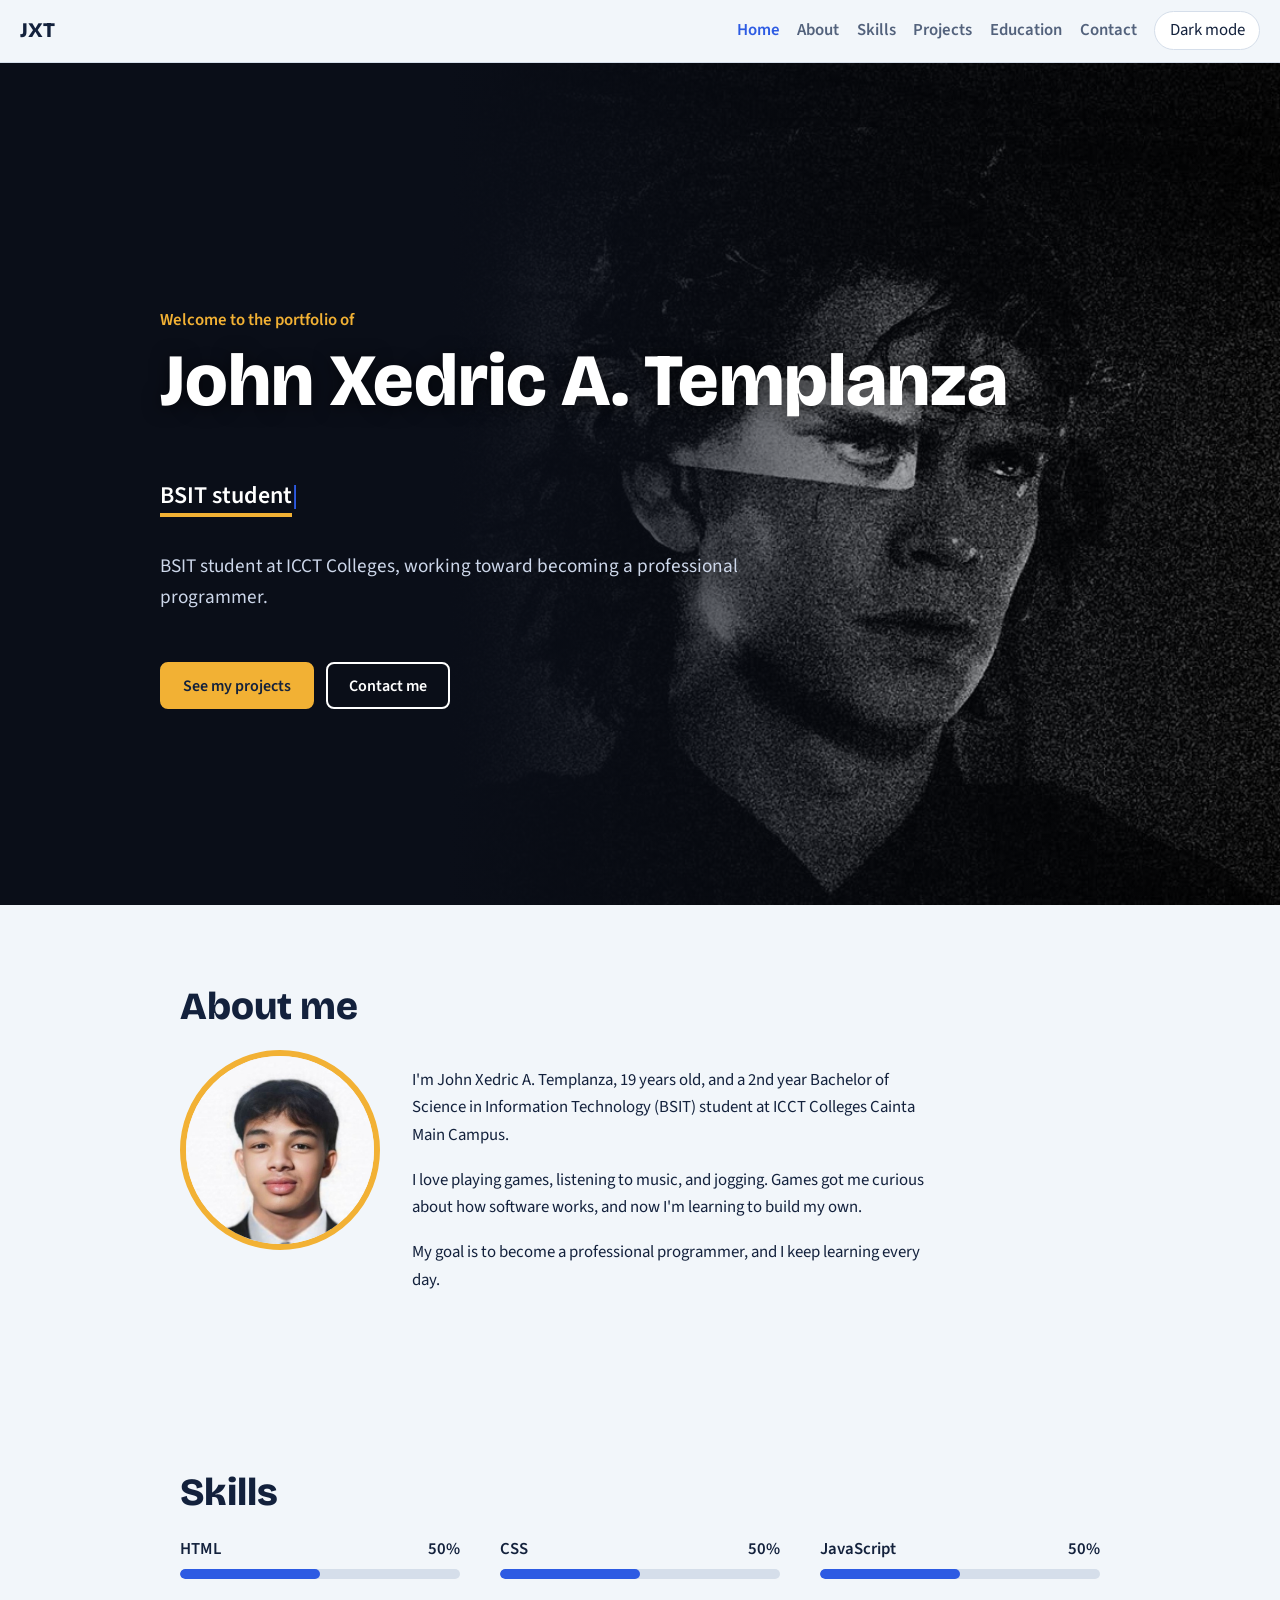
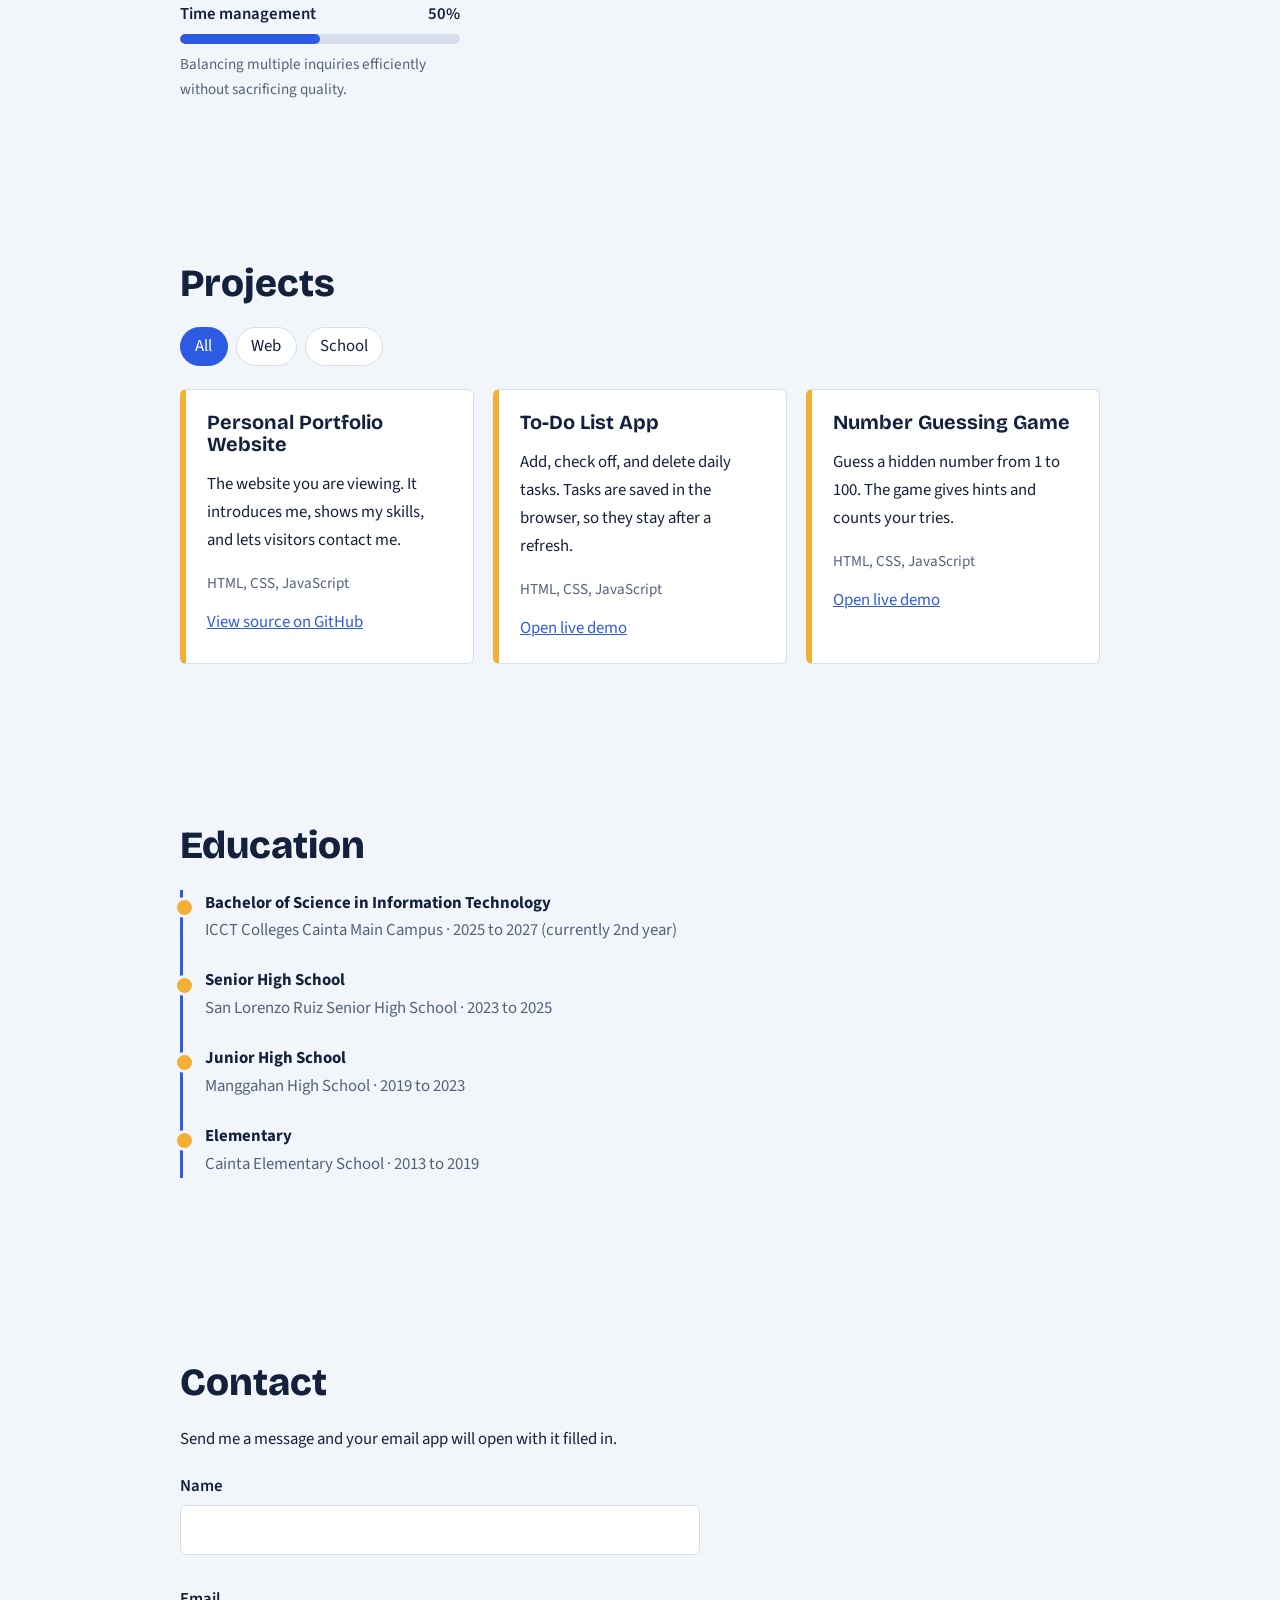
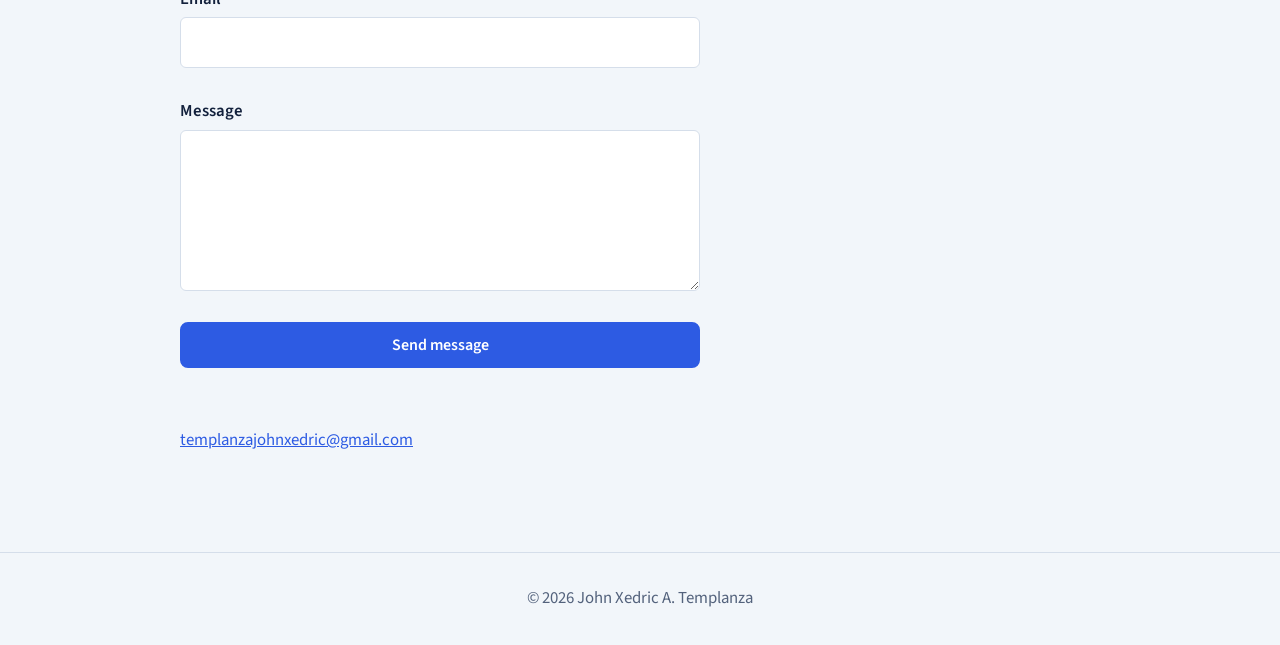
==== commit d4748344: "Add files via upload" ====
--- a/index.html
+++ b/index.html
@@ -20,7 +20,6 @@
       <a href="#skills">Skills</a>
       <a href="#projects">Projects</a>
       <a href="#education">Education</a>
-      <a href="#achievements">Achievements</a>
       <a href="#contact">Contact</a>
       <button id="theme-btn" class="theme-btn" aria-label="Switch color theme">Dark mode</button>
     </nav>
@@ -102,9 +101,6 @@
       </ol>
     </section>
 
-    <section id="achievements">
-
-      
     <section id="contact">
       <h2>Contact</h2>
       <p>Send me a message and your email app will open with it filled in.</p>
